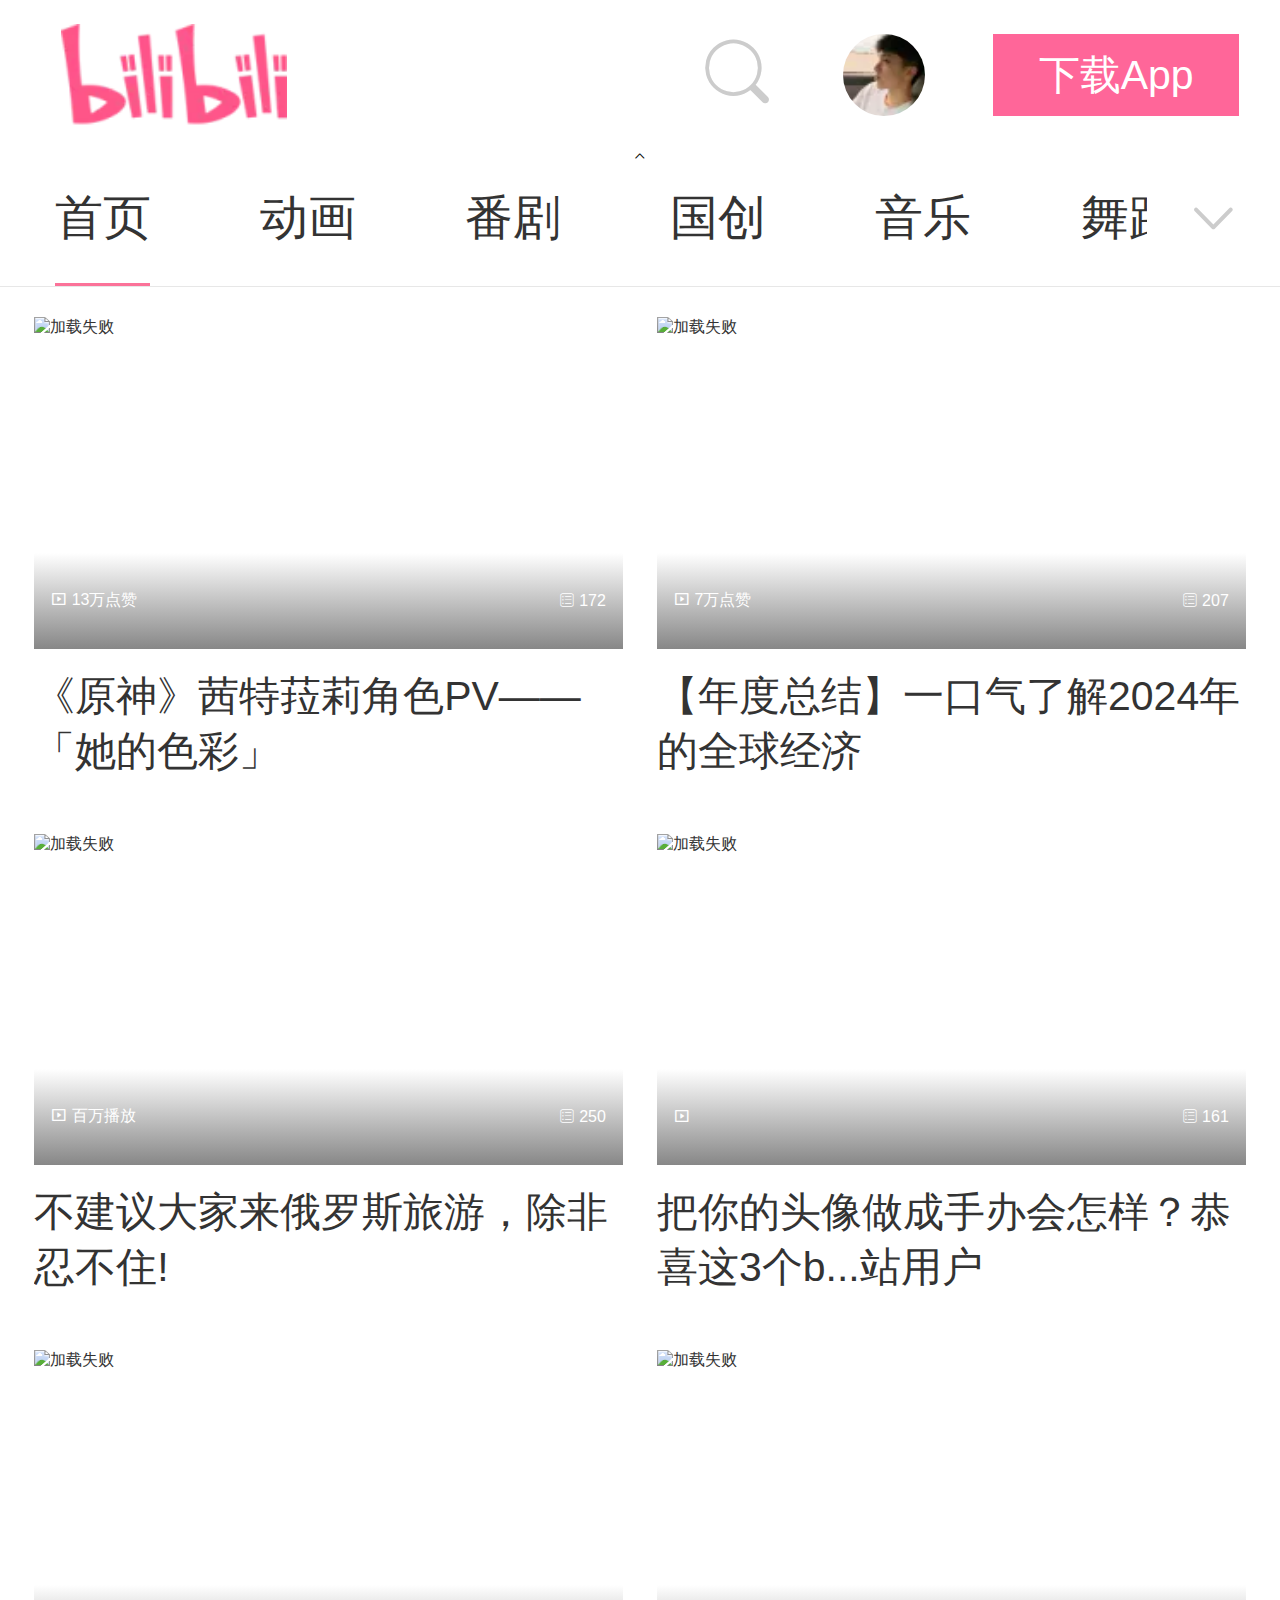
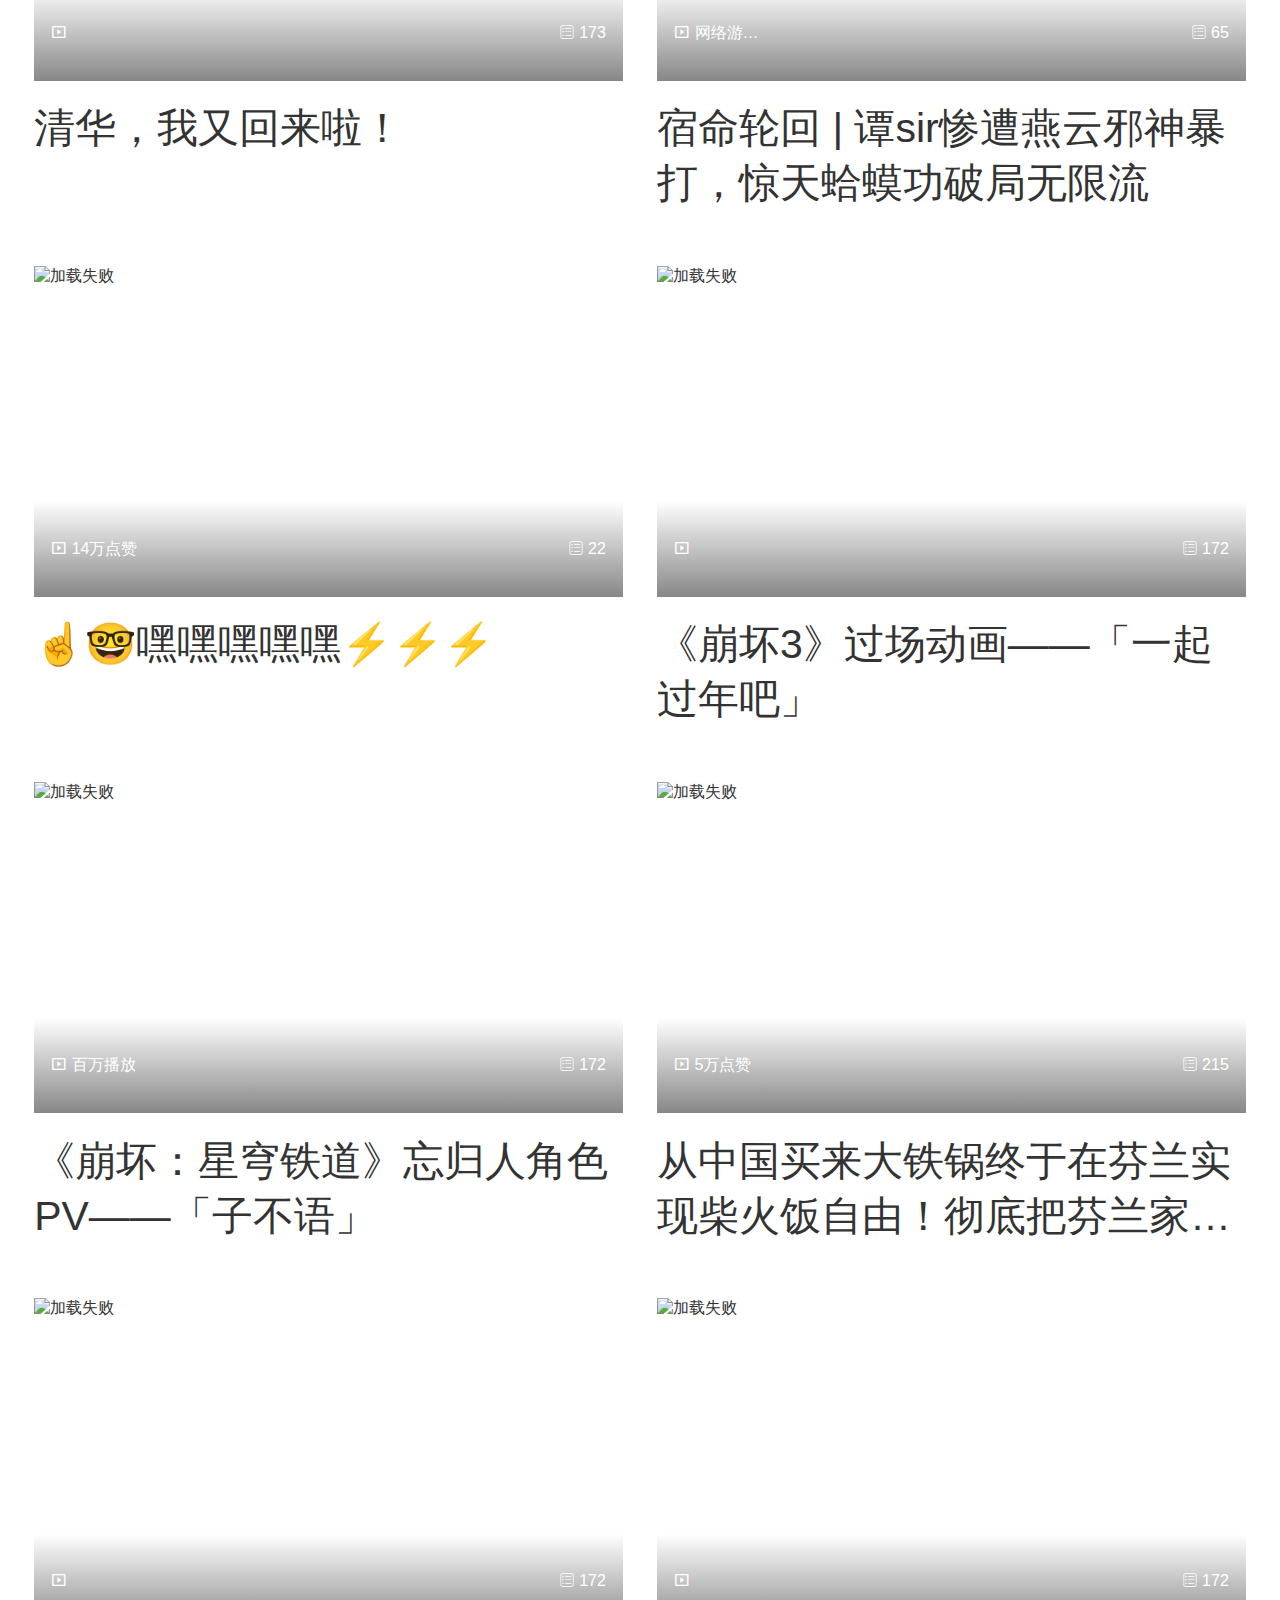
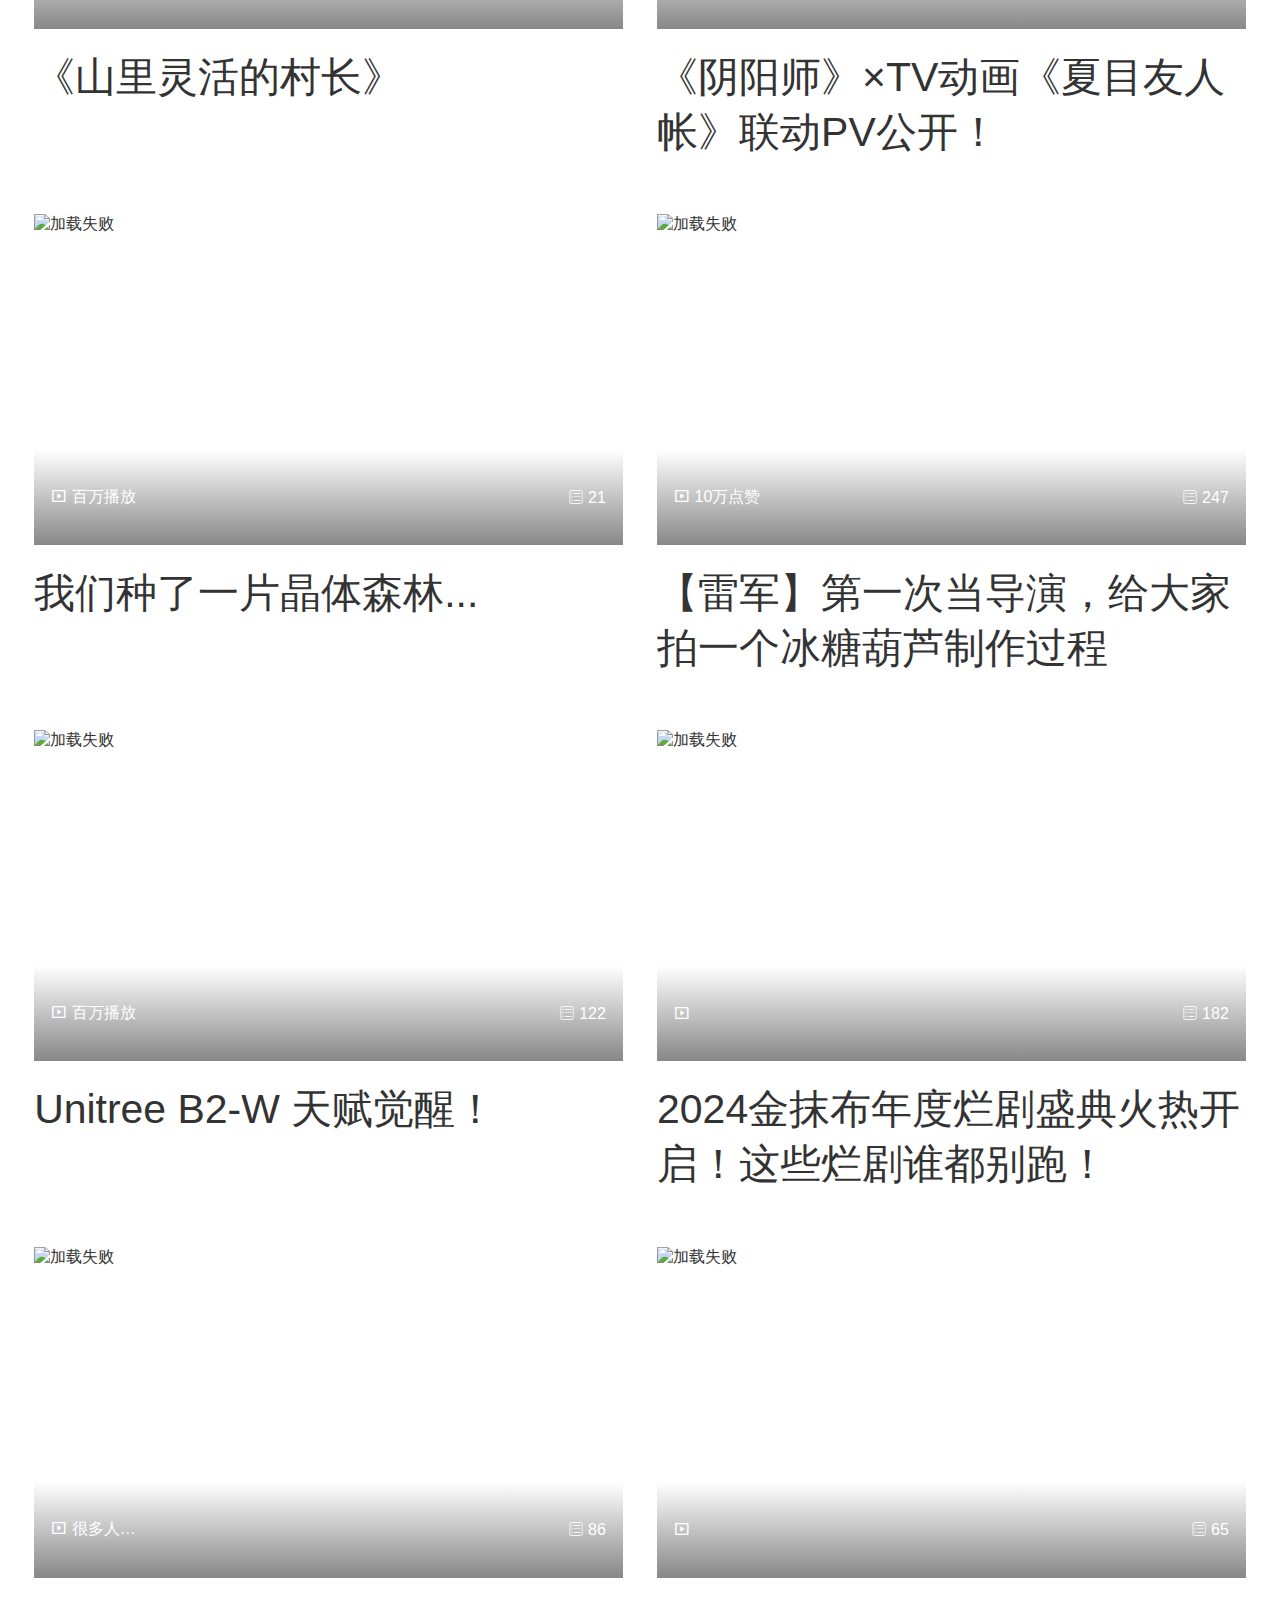
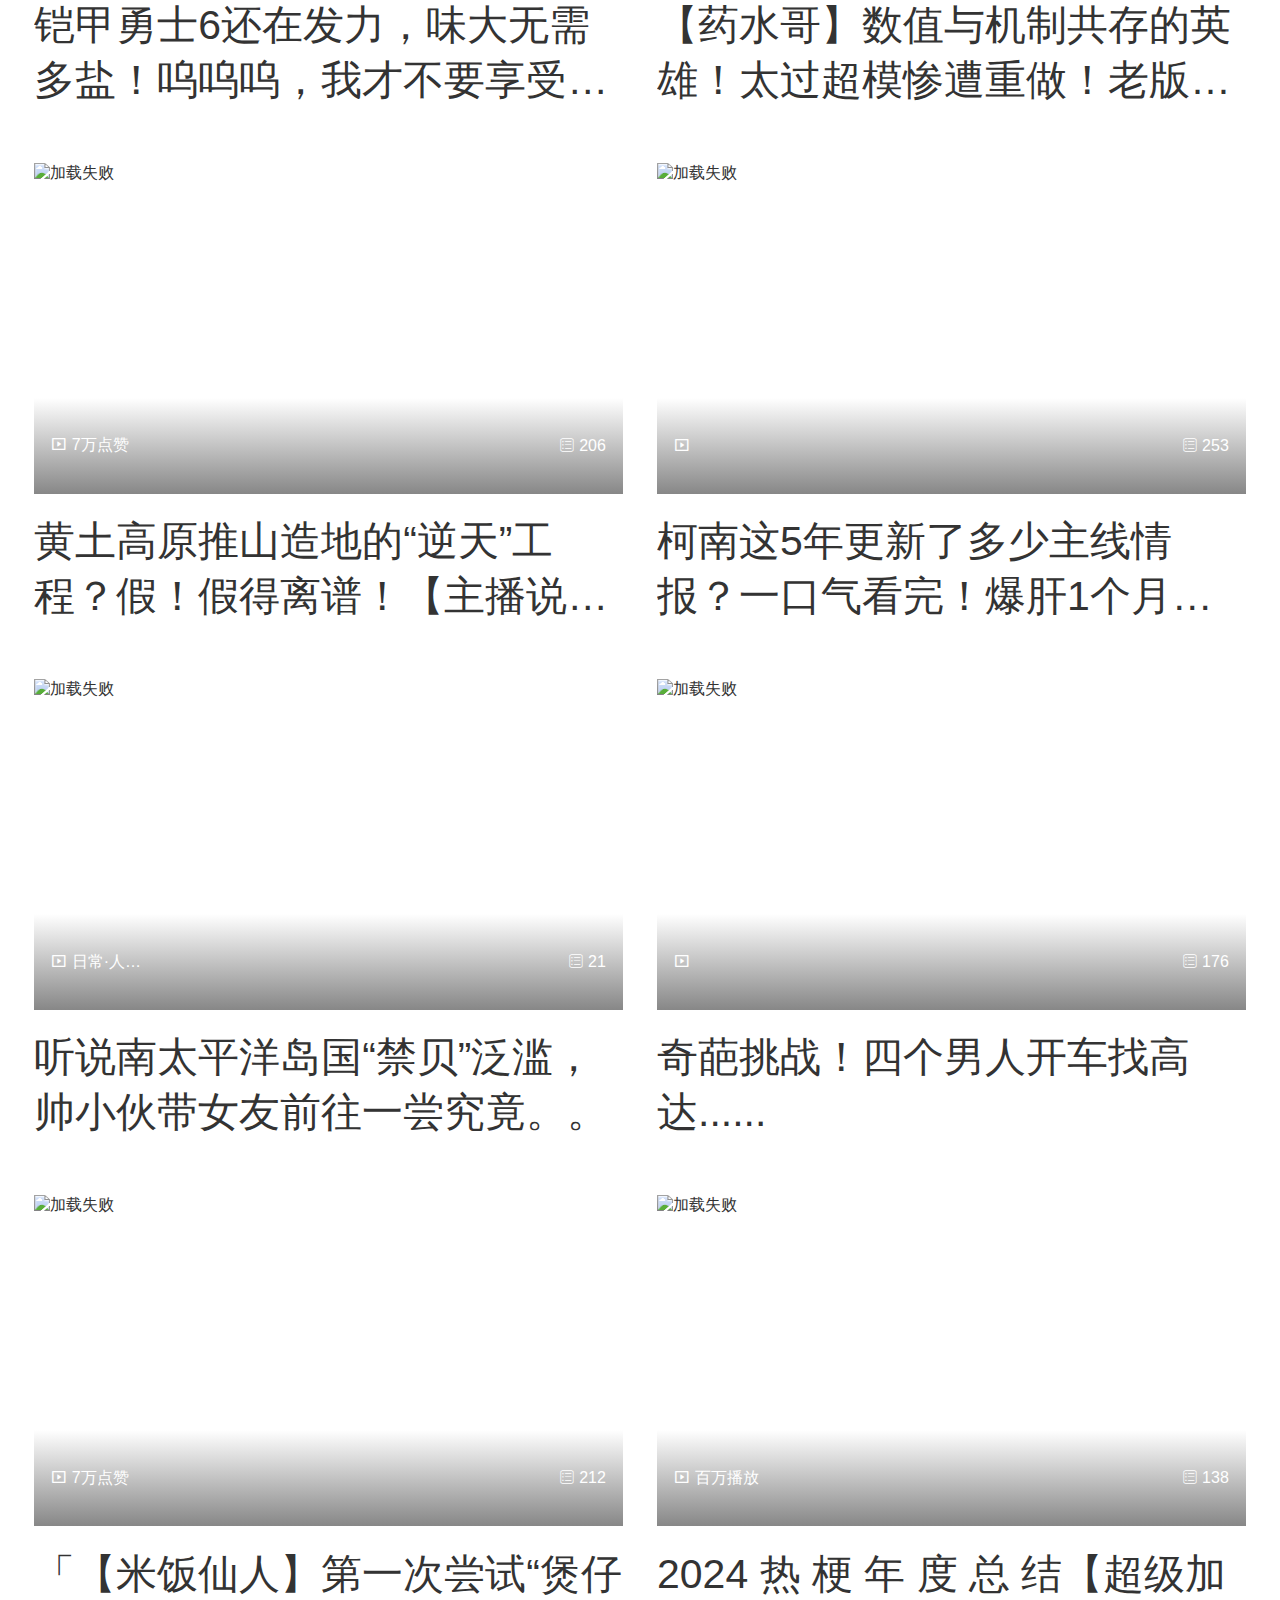
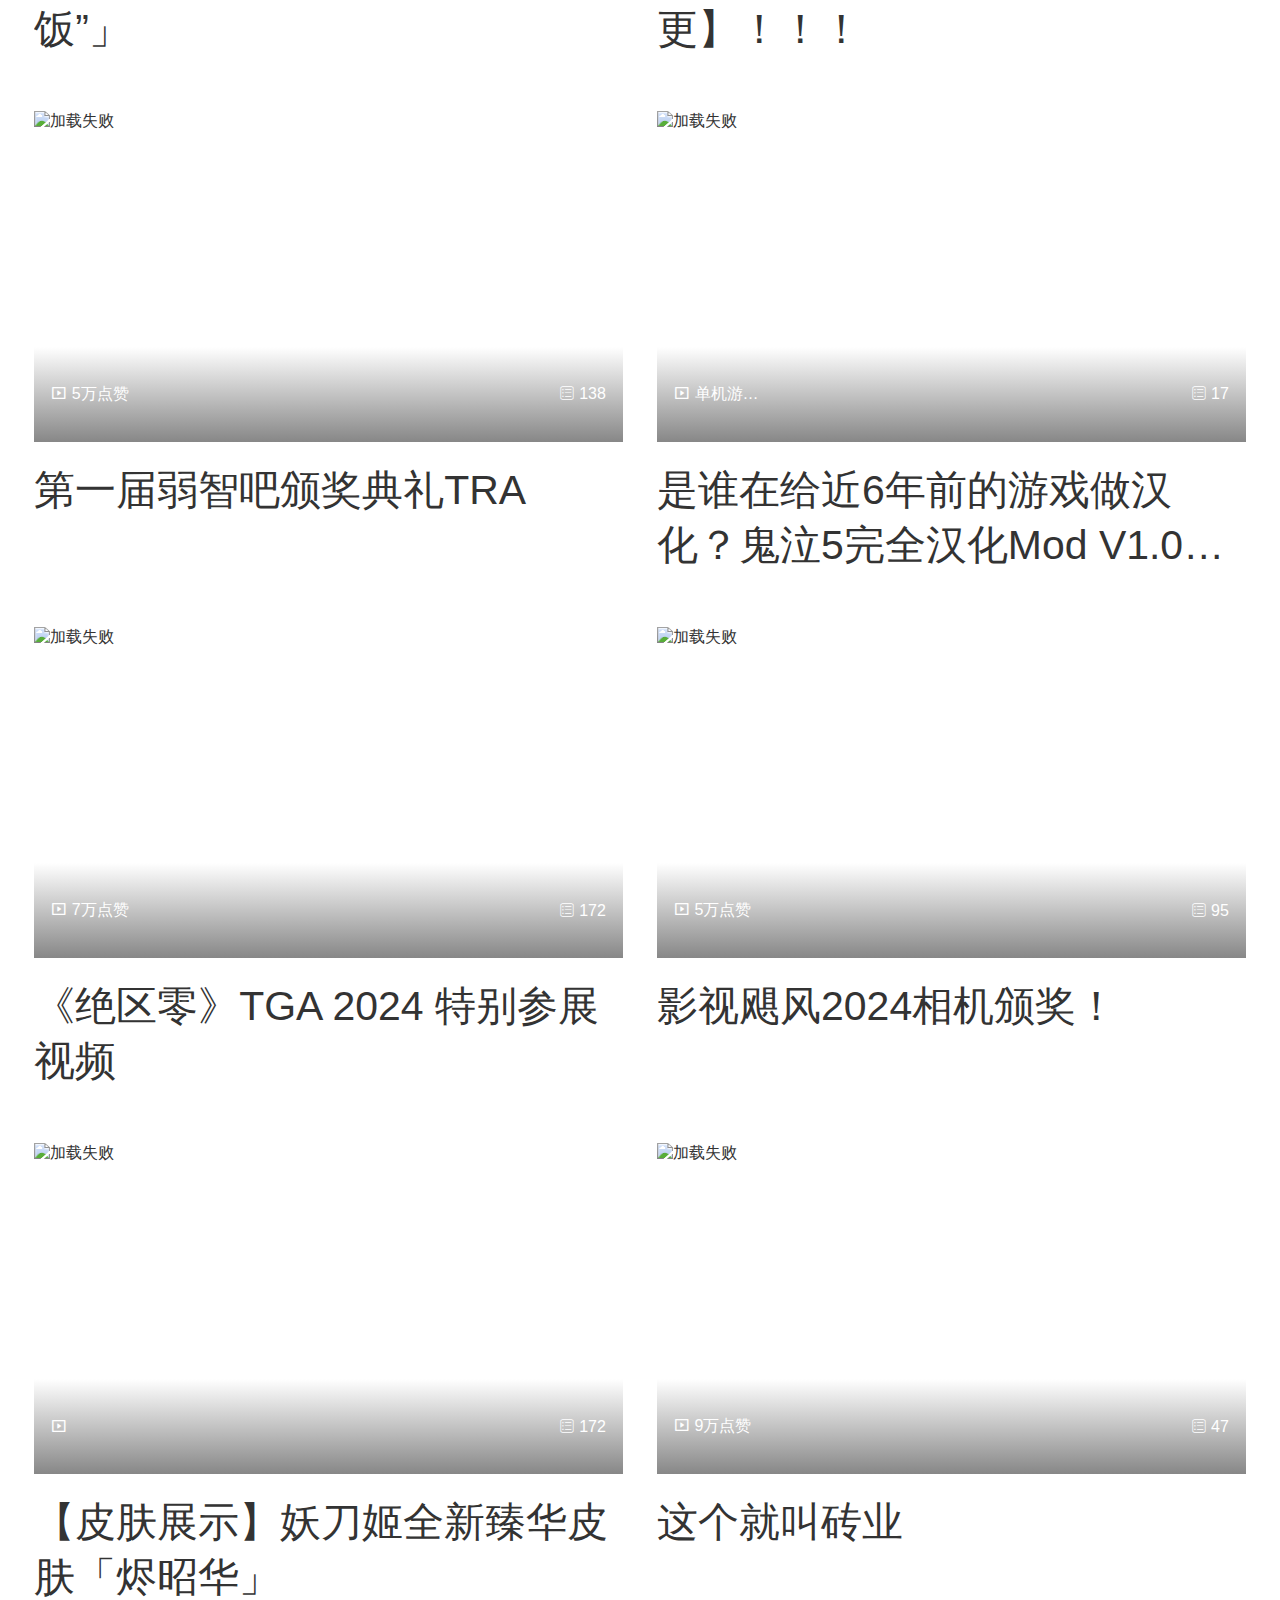
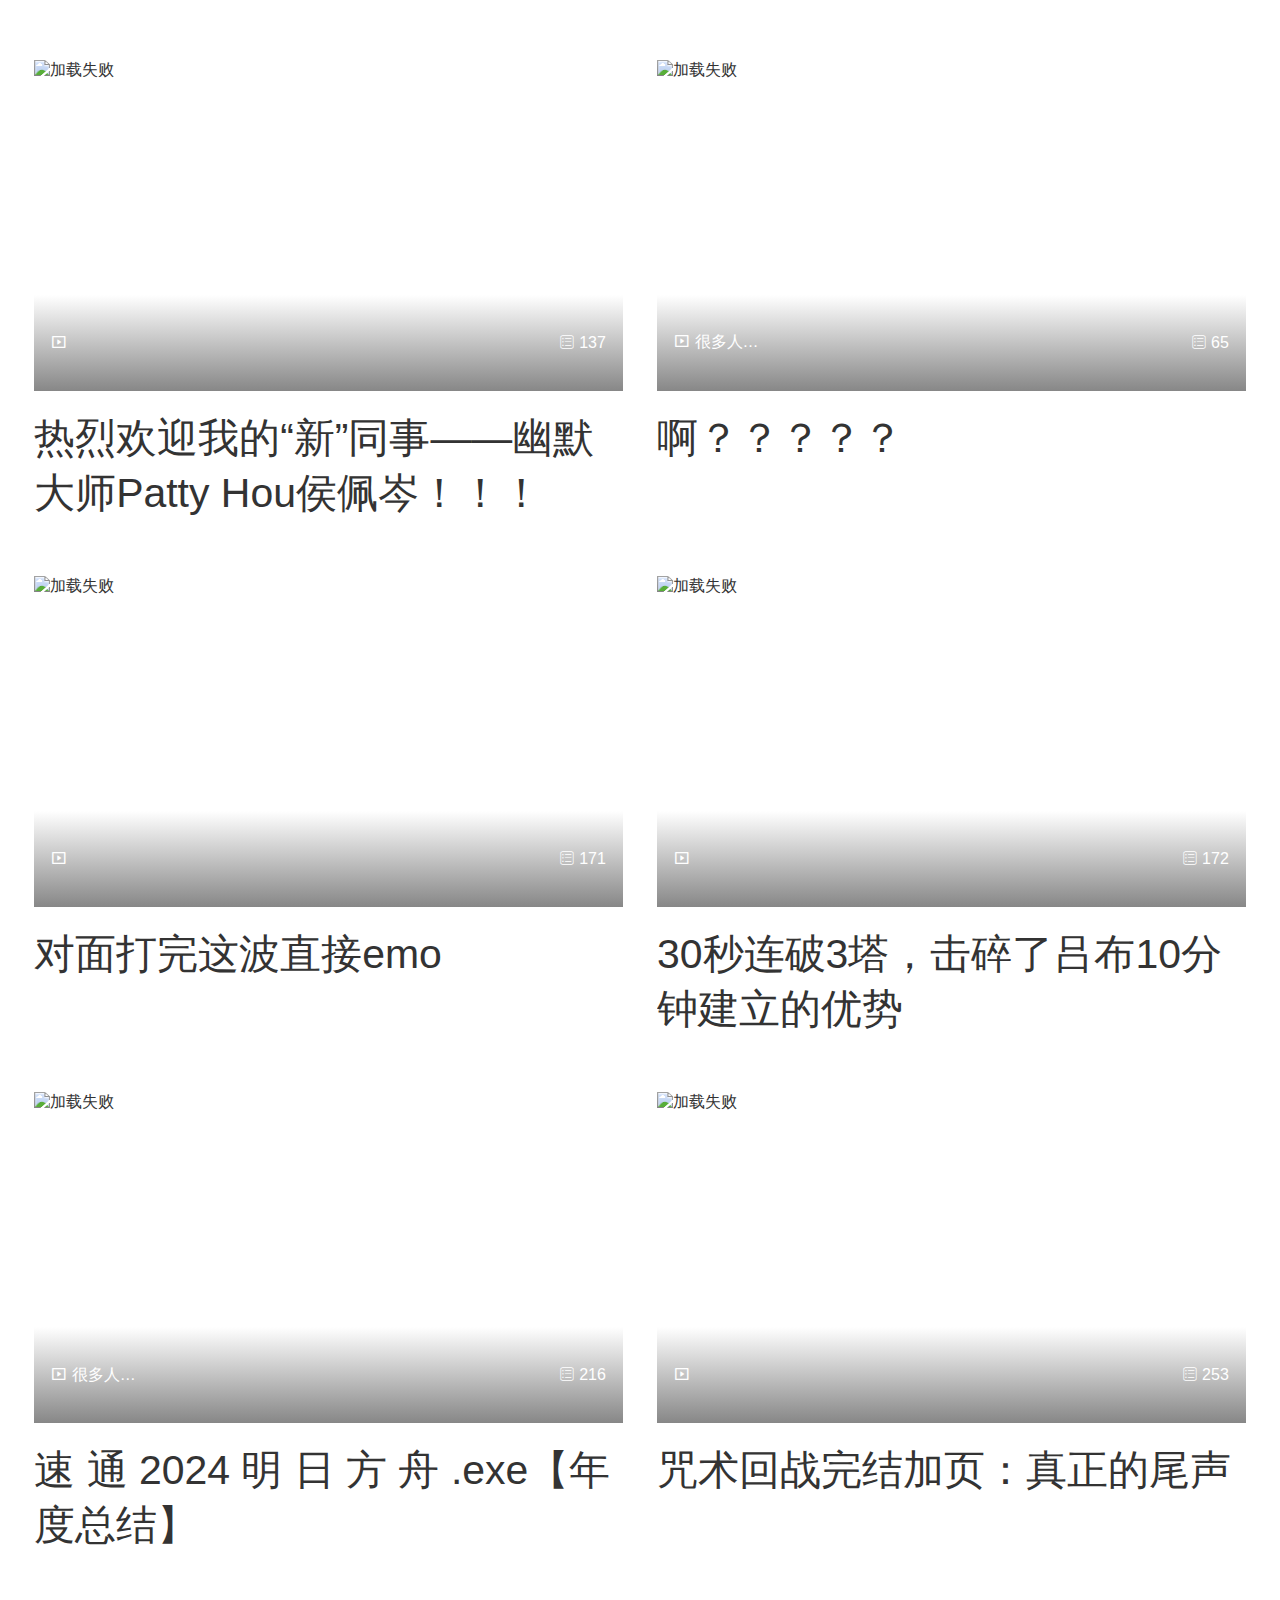
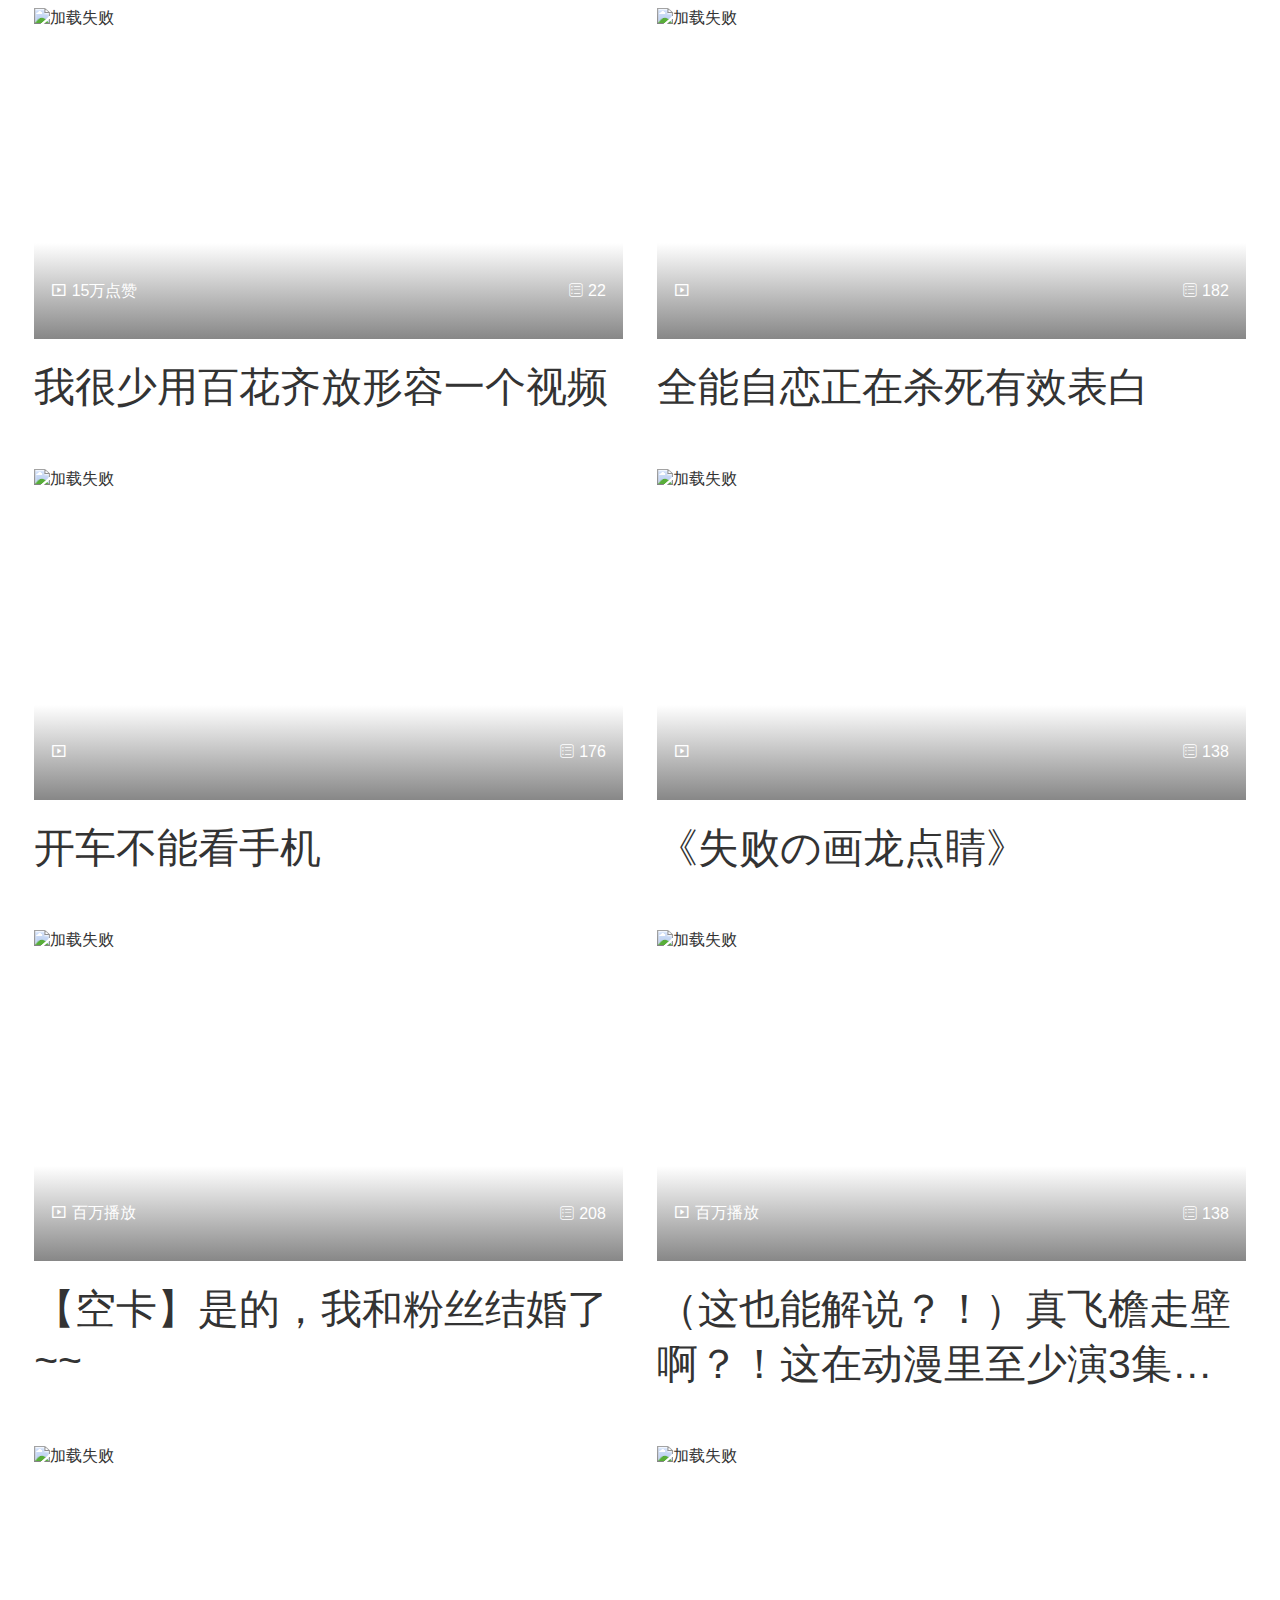
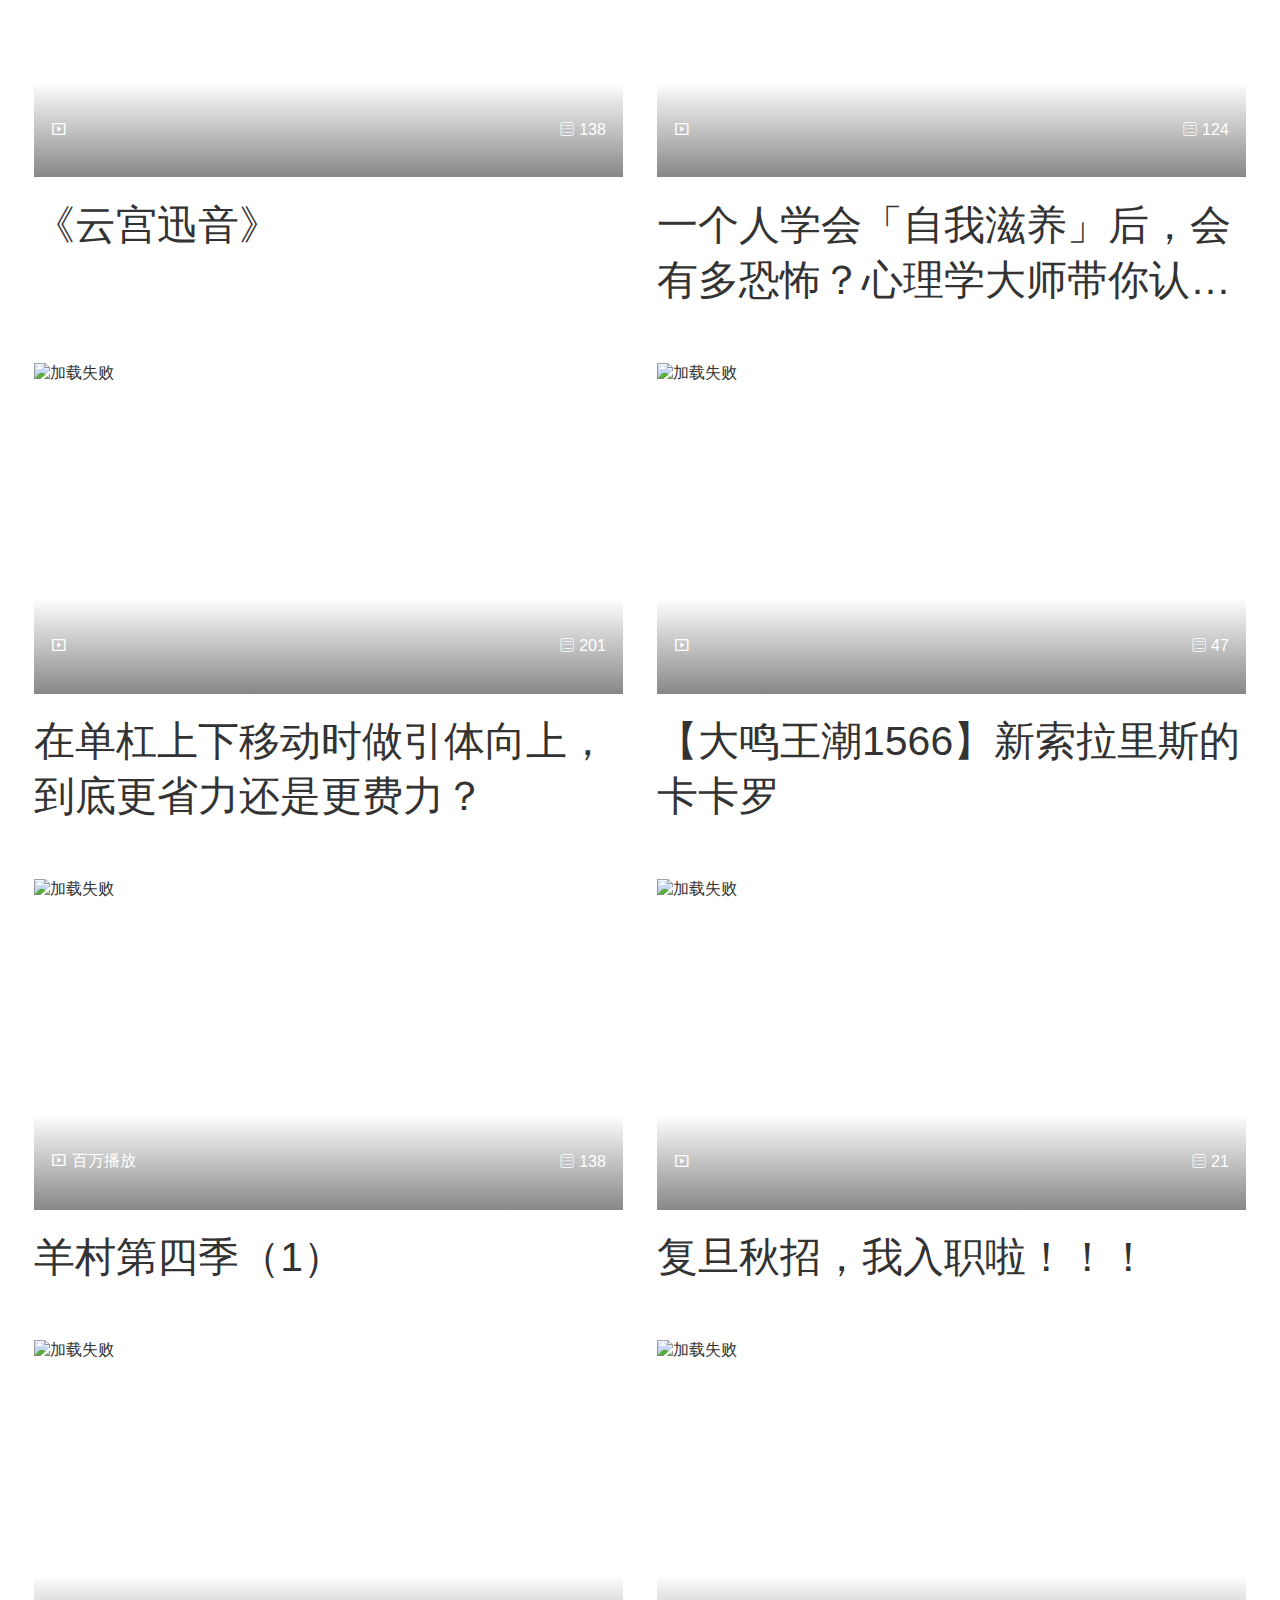
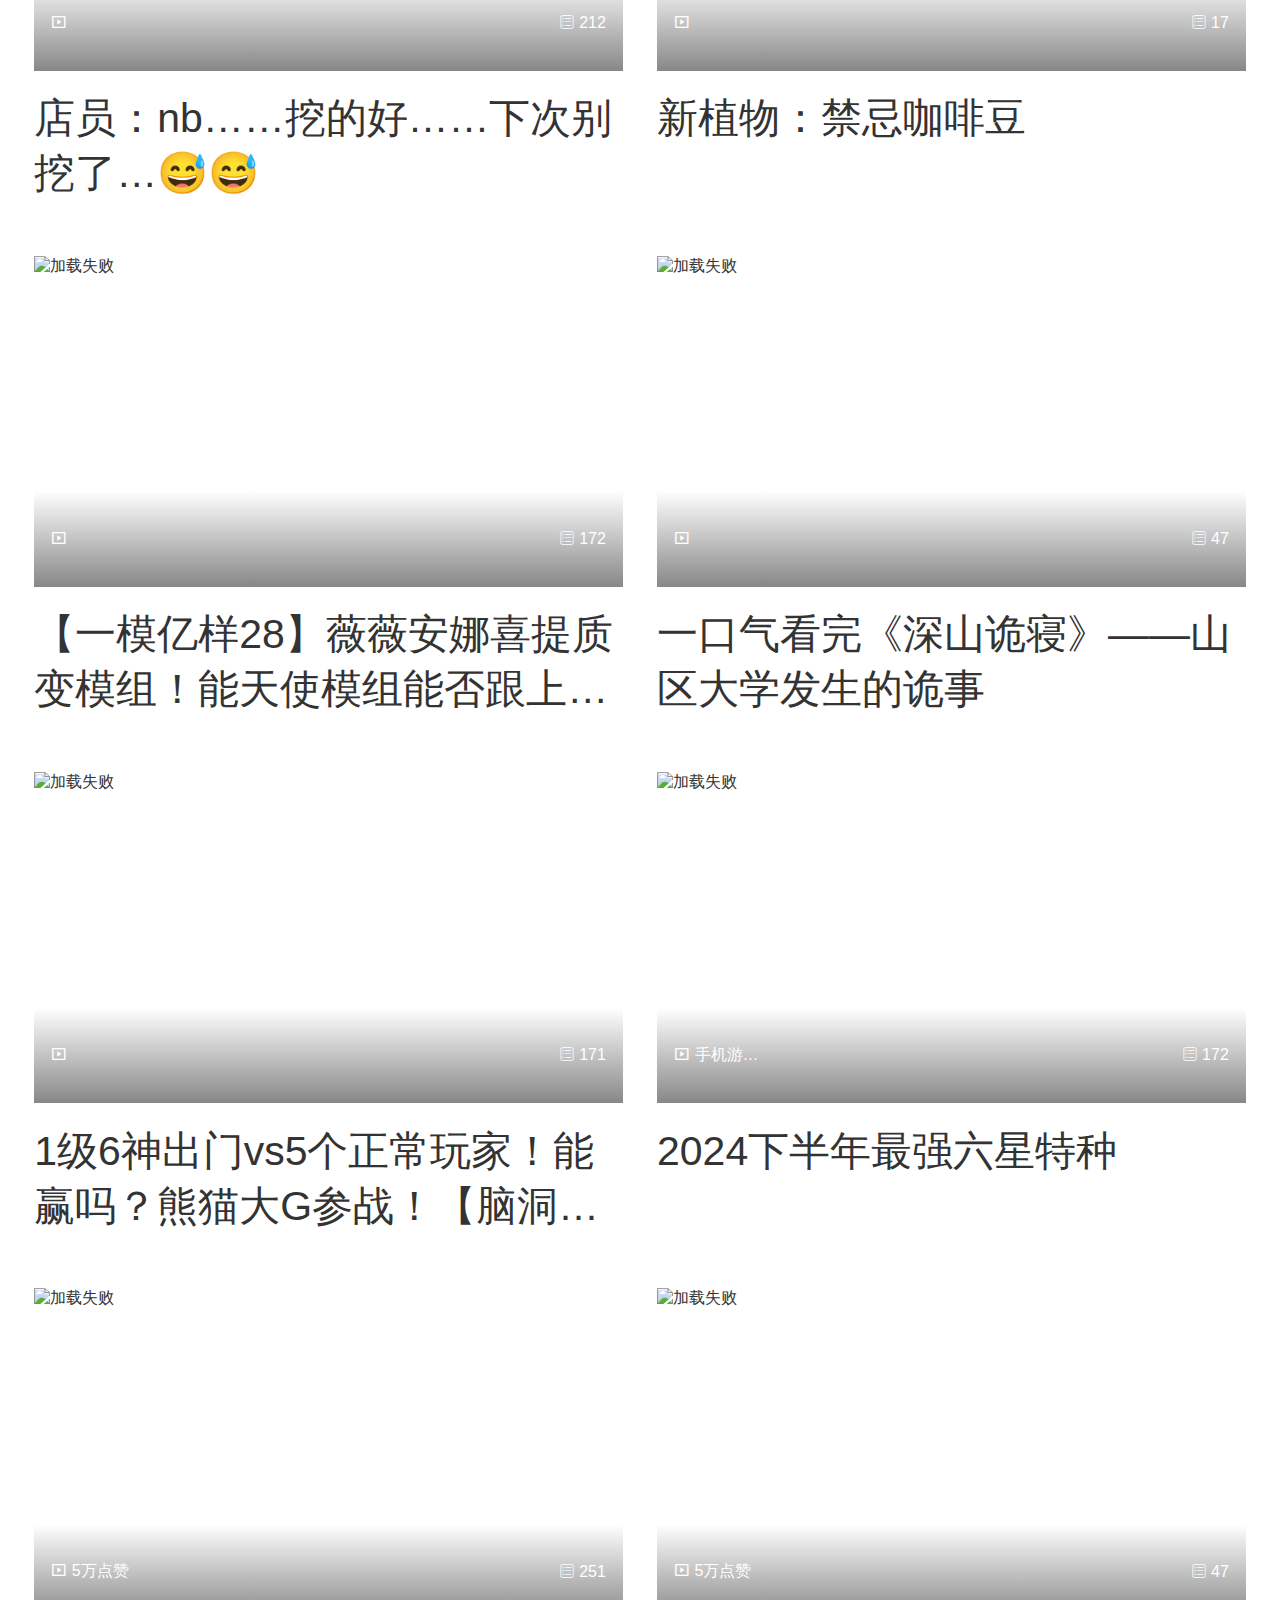
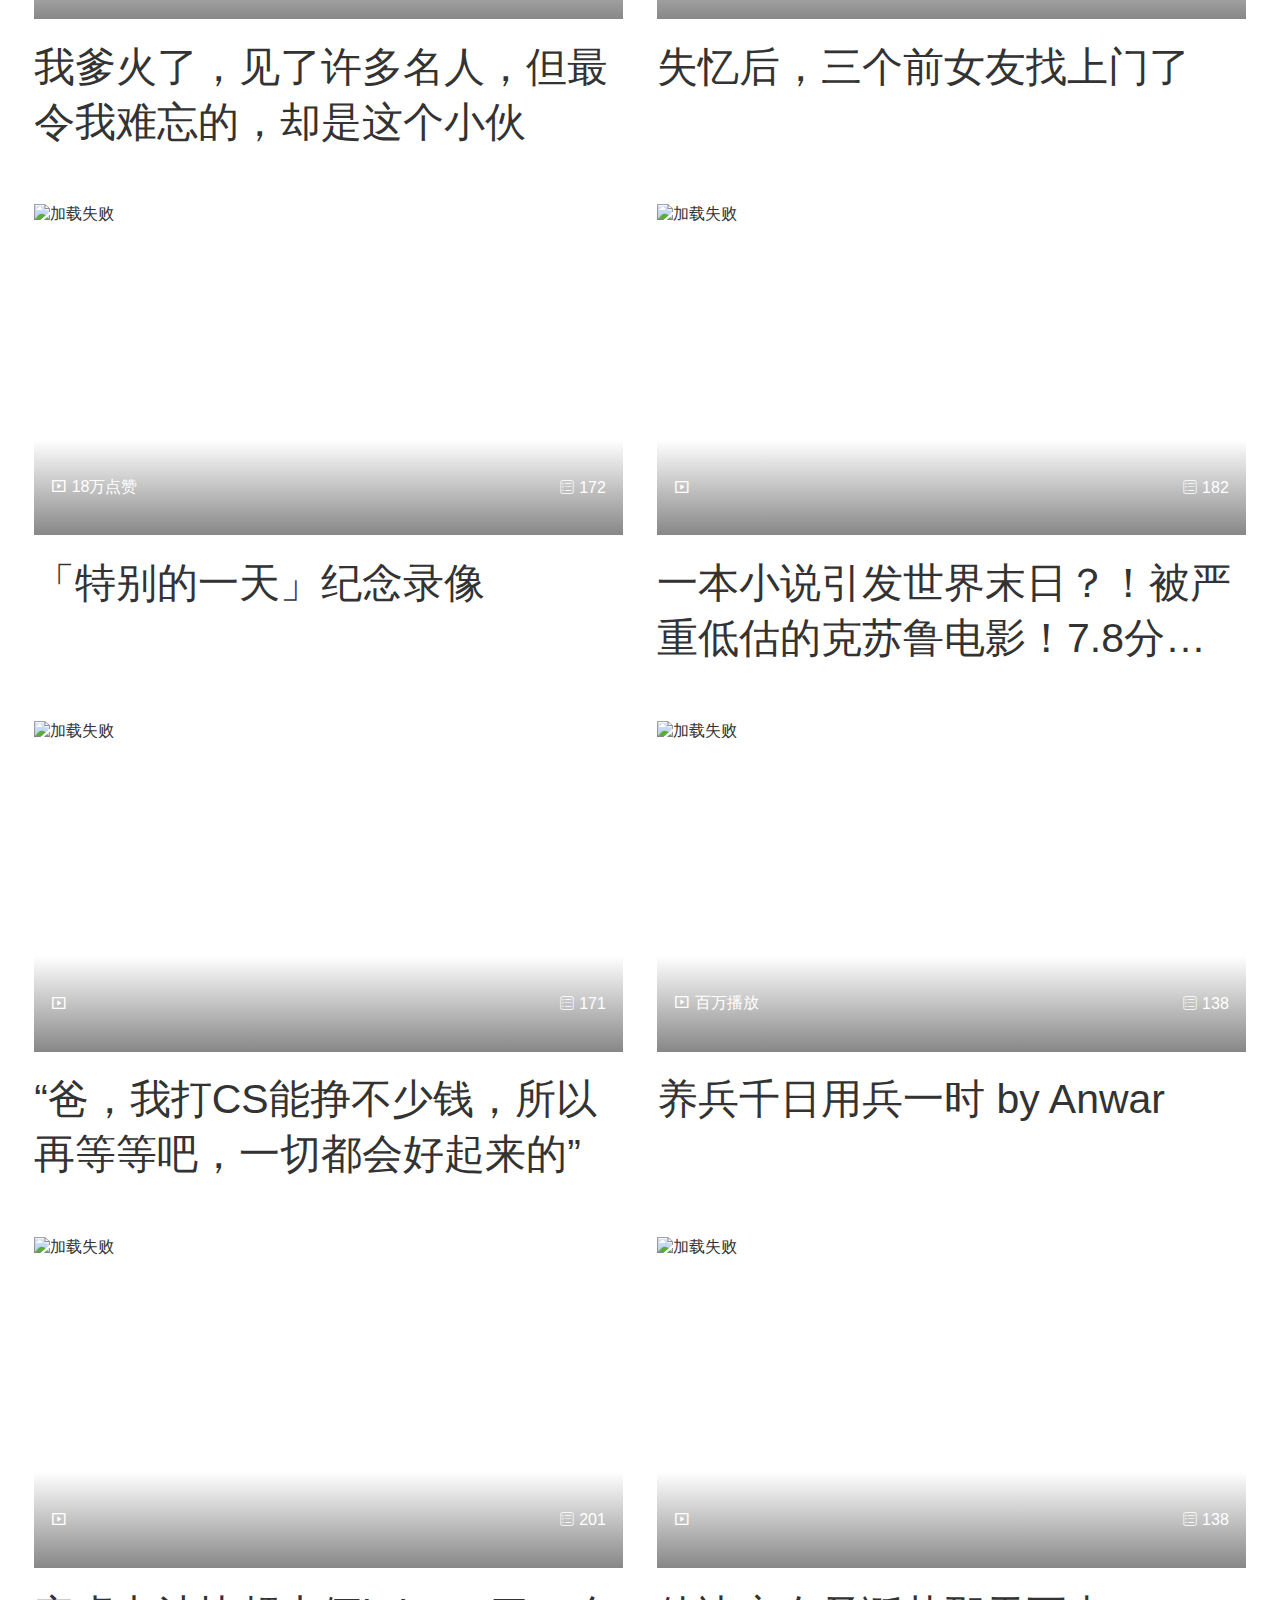
==== index.html @ d14dd464 "Finished m-bilibili" ====
<!DOCTYPE html>
<html lang="en">

<head>
  <meta charset="UTF-8">
  <meta name="viewport" content="width=device-width, initial-scale=1.0">
  <title>bilibili</title>
  <!-- 引入favicon图标 -->
  <link rel="shortcut icon" href="./favicon.ico" type="image/x-icon">
  <!-- 引入index.css -->
  <link rel="stylesheet" href="./css/index.css">
  <!-- 引入iconfont -->
  <link rel="stylesheet" href="./fonts/iconfont.css">
</head>

<body>
  <!-- 头部模块 -->
  <header class="suspension">
    <div class="m-navbar">
      <!-- logo -->
      <a href="#" class="logo">
        <img class="Navbar" src="./images/logo-bilibili-pink.png@132w_60h_1c.webp" alt="">
      </a>
      <!-- 右侧 -->
      <div class="right">
        <a href="#" class="search">
          <i class="iconfont ic_search_tab">&#xe620;</i>
        </a>
        <a href="#" class="face">
          <img src="./images/3b08664166f8af879b62173505b27327bdf18f57.jpg@48w_48h_1c.webp" alt="">
        </a>
        <button class="app-btn">下载App</button>
      </div>
    </div>
    <div class="channel-menu">
      <!-- tab栏内容 -->
      <div class="tabs">
        <!-- 很长的盒子 -->
        <div class="tabs-list">
          <!-- <a href="#">首页</a>
          <a href="#">动画</a>
          <a href="#">番剧</a>
          <a href="#">国创</a>
          <a href="#">音乐</a>
          <a href="#">舞蹈</a>
          <a href="#">游戏</a>
          <a href="#">知识</a>
          <a href="#">科技</a>
          <a href="#">运动</a>
          <a href="#">汽车</a>
          <a href="#">生活</a>
          <a href="#">动物圈</a>
          <a href="#">鬼畜</a>
          <a href="#">时尚</a>
          <a href="#">娱乐</a>
          <a href="#">影视</a>
          <a href="#">纪录片</a>
          <a href="#">电影</a>
          <a href="#">电视机</a>
          <a href="#">直播</a>
          <a href="#">课堂</a> -->
          <!-- 红色线 -->
          <div class="line"></div>
        </div>
      </div>
      <!-- tab栏内容右边小图标 -->
      <div class="after">
        <i class="iconfont">&#xe645;</i>
      </div>
      <!-- tab栏展开的内容 -->
      <div class="tabsbody">
        <!-- <a href="#">首页</a>
              <a href="#">动画</a>
              <a href="#">番剧</a>
              <a href="#">国创</a>
              <a href="#">音乐</a>
              <a href="#">舞蹈</a>
              <a href="#">游戏</a>
              <a href="#">知识</a>
              <a href="#">科技</a>
              <a href="#">运动</a>
              <a href="#">汽车</a>
              <a href="#">生活</a>
              <a href="#">动物圈</a>
              <a href="#">鬼畜</a>
              <a href="#">时尚</a>
              <a href="#">娱乐</a>
              <a href="#">影视</a>
              <a href="#">纪录片</a>
              <a href="#">电影</a>
              <a href="#">电视机</a>
              <a href="#">直播</a>
              <a href="#">课堂</a> -->
        <i class="iconfont rotate-ico">&#xe645;</i>
      </div>
    </div>
  </header>
  <!-- 主体部分 -->
  <div class="m-home">
    <div class="video-list">
      <!-- <a href="#" class="video-item">
        <div class="card">
          <img
            src="https://imageproxy.pimg.tw/resize?url=http://i1.hdslb.com/bfs/archive/5e9427fdbe3006ecbc1f1fc68205586e832f0c3f.jpg"
            alt="加载失败">
          <div class="count">
            <span>
              <i class="iconfont icon_shipin_bofangshu">&#xe602;</i>
              230.6万
            </span>
            <span>
              <i class="iconfont icon_shipin_danmushu">&#xe6b6;</i>
              2万
            </span>
          </div>
        </div>
        <p class="title ellipsis-2">315晚会能不能曝光下智能电视？N重广告、套娃会员、操作反人类，当代年轻人是怎么被智能电视逼疯的？【商业B面&牛顿】</p>
      </a>
      <a href="#" class="video-item">
        <div class="card">
          <img
            src="https://imageproxy.pimg.tw/resize?url=http://i1.hdslb.com/bfs/archive/5e9427fdbe3006ecbc1f1fc68205586e832f0c3f.jpg"
            alt="加载失败">
          <div class="count">
            <span>
              <i class="iconfont icon_shipin_bofangshu">&#xe602;</i>
              230.6万
            </span>
            <span>
              <i class="iconfont icon_shipin_danmushu">&#xe6b6;</i>
              2万
            </span>
          </div>
        </div>
        <p class="title ellipsis-2">315晚会能不能曝光下智能电视？N重广告、套娃会员、操作反人类，当代年轻人是怎么被智能电视逼疯的？【商业B面&牛顿】</p>
      </a>
      <a href="#" class="video-item">
        <div class="card">
          <img
            src="https://imageproxy.pimg.tw/resize?url=http://i1.hdslb.com/bfs/archive/5e9427fdbe3006ecbc1f1fc68205586e832f0c3f.jpg"
            alt="加载失败">
          <div class="count">
            <span>
              <i class="iconfont icon_shipin_bofangshu">&#xe602;</i>
              230.6万
            </span>
            <span>
              <i class="iconfont icon_shipin_danmushu">&#xe6b6;</i>
              2万
            </span>
          </div>
        </div>
        <p class="title ellipsis-2">315晚会能不能曝光下智能电视？N重广告、套娃会员、操作反人类，当代年轻人是怎么被智能电视逼疯的？【商业B面&牛顿】</p>
      </a>
      <a href="#" class="video-item">
        <div class="card">
          <img
            src="https://imageproxy.pimg.tw/resize?url=http://i1.hdslb.com/bfs/archive/5e9427fdbe3006ecbc1f1fc68205586e832f0c3f.jpg"
            alt="加载失败">
          <div class="count">
            <span>
              <i class="iconfont icon_shipin_bofangshu">&#xe602;</i>
              230.6万
            </span>
            <span>
              <i class="iconfont icon_shipin_danmushu">&#xe6b6;</i>
              2万
            </span>
          </div>
        </div>
        <p class="title ellipsis-2">315晚会能不能曝光下智能电视？N重广告、套娃会员、操作反人类，当代年轻人是怎么被智能电视逼疯的？【商业B面&牛顿】</p>
      </a>
      <a href="#" class="video-item">
        <div class="card">
          <img
            src="https://imageproxy.pimg.tw/resize?url=http://i1.hdslb.com/bfs/archive/5e9427fdbe3006ecbc1f1fc68205586e832f0c3f.jpg"
            alt="加载失败">
          <div class="count">
            <span>
              <i class="iconfont icon_shipin_bofangshu">&#xe602;</i>
              230.6万
            </span>
            <span>
              <i class="iconfont icon_shipin_danmushu">&#xe6b6;</i>
              2万
            </span>
          </div>
        </div>
        <p class="title ellipsis-2">315晚会能不能曝光下智能电视？N重广告、套娃会员、操作反人类，当代年轻人是怎么被智能电视逼疯的？【商业B面&牛顿】</p>
      </a>
      <a href="#" class="video-item">
        <div class="card">
          <img
            src="https://imageproxy.pimg.tw/resize?url=http://i1.hdslb.com/bfs/archive/5e9427fdbe3006ecbc1f1fc68205586e832f0c3f.jpg"
            alt="加载失败">
          <div class="count">
            <span>
              <i class="iconfont icon_shipin_bofangshu">&#xe602;</i>
              230.6万
            </span>
            <span>
              <i class="iconfont icon_shipin_danmushu">&#xe6b6;</i>
              2万
            </span>
          </div>
        </div>
        <p class="title ellipsis-2">315晚会能不能曝光下智能电视？N重广告、套娃会员、操作反人类，当代年轻人是怎么被智能电视逼疯的？【商业B面&牛顿】</p>
      </a>
      <a href="#" class="video-item">
        <div class="card">
          <img
            src="https://imageproxy.pimg.tw/resize?url=http://i1.hdslb.com/bfs/archive/5e9427fdbe3006ecbc1f1fc68205586e832f0c3f.jpg"
            alt="加载失败">
          <div class="count">
            <span>
              <i class="iconfont icon_shipin_bofangshu">&#xe602;</i>
              230.6万
            </span>
            <span>
              <i class="iconfont icon_shipin_danmushu">&#xe6b6;</i>
              2万
            </span>
          </div>
        </div>
        <p class="title ellipsis-2">315晚会能不能曝光下智能电视？N重广告、套娃会员、操作反人类，当代年轻人是怎么被智能电视逼疯的？【商业B面&牛顿】</p>
      </a>
      <a href="#" class="video-item">
        <div class="card">
          <img
            src="https://imageproxy.pimg.tw/resize?url=http://i1.hdslb.com/bfs/archive/5e9427fdbe3006ecbc1f1fc68205586e832f0c3f.jpg"
            alt="加载失败">
          <div class="count">
            <span>
              <i class="iconfont icon_shipin_bofangshu">&#xe602;</i>
              230.6万
            </span>
            <span>
              <i class="iconfont icon_shipin_danmushu">&#xe6b6;</i>
              2万
            </span>
          </div>
        </div>
        <p class="title ellipsis-2">315晚会能不能曝光下智能电视？N重广告、套娃会员、操作反人类，当代年轻人是怎么被智能电视逼疯的？【商业B面&牛顿】</p>
      </a>
      <a href="#" class="video-item">
        <div class="card">
          <img
            src="https://imageproxy.pimg.tw/resize?url=http://i1.hdslb.com/bfs/archive/5e9427fdbe3006ecbc1f1fc68205586e832f0c3f.jpg"
            alt="加载失败">
          <div class="count">
            <span>
              <i class="iconfont icon_shipin_bofangshu">&#xe602;</i>
              230.6万
            </span>
            <span>
              <i class="iconfont icon_shipin_danmushu">&#xe6b6;</i>
              2万
            </span>
          </div>
        </div>
        <p class="title ellipsis-2">315晚会能不能曝光下智能电视？N重广告、套娃会员、操作反人类，当代年轻人是怎么被智能电视逼疯的？【商业B面&牛顿】</p>
      </a>
      <a href="#" class="video-item">
        <div class="card">
          <img
            src="https://imageproxy.pimg.tw/resize?url=http://i1.hdslb.com/bfs/archive/5e9427fdbe3006ecbc1f1fc68205586e832f0c3f.jpg"
            alt="加载失败">
          <div class="count">
            <span>
              <i class="iconfont icon_shipin_bofangshu">&#xe602;</i>
              230.6万
            </span>
            <span>
              <i class="iconfont icon_shipin_danmushu">&#xe6b6;</i>
              2万
            </span>
          </div>
        </div>
        <p class="title ellipsis-2">315晚会能不能曝光下智能电视？N重广告、套娃会员、操作反人类，当代年轻人是怎么被智能电视逼疯的？【商业B面&牛顿】</p>
      </a>
      <a href="#" class="video-item">
        <div class="card">
          <img
            src="https://imageproxy.pimg.tw/resize?url=http://i1.hdslb.com/bfs/archive/5e9427fdbe3006ecbc1f1fc68205586e832f0c3f.jpg"
            alt="加载失败">
          <div class="count">
            <span>
              <i class="iconfont icon_shipin_bofangshu">&#xe602;</i>
              230.6万
            </span>
            <span>
              <i class="iconfont icon_shipin_danmushu">&#xe6b6;</i>
              2万
            </span>
          </div>
        </div>
        <p class="title ellipsis-2">315晚会能不能曝光下智能电视？N重广告、套娃会员、操作反人类，当代年轻人是怎么被智能电视逼疯的？【商业B面&牛顿】</p>
      </a>
      <a href="#" class="video-item">
        <div class="card">
          <img
            src="https://imageproxy.pimg.tw/resize?url=http://i1.hdslb.com/bfs/archive/5e9427fdbe3006ecbc1f1fc68205586e832f0c3f.jpg"
            alt="加载失败">
          <div class="count">
            <span>
              <i class="iconfont icon_shipin_bofangshu">&#xe602;</i>
              230.6万
            </span>
            <span>
              <i class="iconfont icon_shipin_danmushu">&#xe6b6;</i>
              2万
            </span>
          </div>
        </div>
        <p class="title ellipsis-2">315晚会能不能曝光下智能电视？N重广告、套娃会员、操作反人类，当代年轻人是怎么被智能电视逼疯的？【商业B面&牛顿】</p>
      </a> -->
    </div>
    <!-- tab栏展开时的遮罩层 -->
    <div class="maskLayer"></div>
  </div>
  <!-- 底部部分 -->
  <footer class="app">
    <div class="btn-app">
      <i class="iconfont">&#xe6b4;</i>
      打开App，看你感兴趣的视频
    </div>
  </footer>
</body>
<script src="./js/index.js"></script>
<script src="./js/data.js"></script>
<script src="./js/RenderData.js"></script>

</html>
---- css/index.css ----
* {
  margin: 0;
  padding: 0;
  box-sizing: border-box;
  -webkit-font-smoothing: antialiased;
  -webkit-tap-highlight-color: rgba(0, 0, 0, 0);
}
body {
  font-family: Helvetica Neue, Tahoma, Arial, PingFangSC-Regular, Hiragino Sans GB, Microsoft Yahei, sans-serif;
}
a {
  color: #333;
  text-decoration: none;
}
img {
  vertical-align: middle;
  width: 100%;
  height: 100%;
}
ul {
  list-style: none;
}
.ellipsis-2 {
  overflow: hidden;
  text-overflow: ellipsis;
  display: -webkit-box;
  -webkit-line-clamp: 2;
  -webkit-box-orient: vertical;
}
@keyframes movetabsbodydown {
  100% {
    transform: translateY(0%);
  }
}
@keyframes movetabsbodyup {
  0% {
    transform: translateY(0%);
  }
  100% {
    transform: translateY(-100%);
  }
}
.suspension {
  position: fixed;
  top: 0;
  left: 0;
  z-index: 999;
  width: 100%;
  background-color: white;
}
.suspension .m-navbar {
  position: relative;
  background-color: #fff;
  z-index: 999;
  height: 11.73333333vw;
  padding: 0 3.2vw 0 4.8vw;
  display: flex;
  align-items: center;
  justify-content: space-between;
}
.suspension .m-navbar .logo img {
  width: 17.6vw;
  height: 8vw;
}
.suspension .m-navbar .right {
  display: flex;
}
.suspension .m-navbar .right .search {
  color: #ccc;
}
.suspension .m-navbar .right .search .ic_search_tab {
  font-size: 5.86666667vw;
}
.suspension .m-navbar .right .face {
  overflow: hidden;
  width: 6.4vw;
  height: 6.4vw;
  border-radius: 50%;
  margin: 0 5.33333333vw;
}
.suspension .m-navbar .right .app-btn {
  border: 0;
  width: 19.2vw;
  height: 6.4vw;
  background-color: #ff6699;
  color: #fff;
  font-size: 3.2vw;
}
.suspension .channel-menu {
  position: relative;
  display: flex;
  justify-content: space-between;
  align-items: center;
  height: 10.66666667vw;
  border-bottom: 1px solid #e7e7e7;
}
.suspension .channel-menu .tabs {
  flex: 1;
  overflow: hidden;
}
.suspension .channel-menu .tabs .tabs-list {
  transform: translateX(0);
  display: flex;
}
.suspension .channel-menu .tabs .tabs-list a {
  user-select: none;
  height: 10.66666667vw;
  line-height: 10.66666667vw;
  padding: 0 4.26666667vw;
  white-space: nowrap;
  font-size: 3.73333333vw;
}
.suspension .channel-menu .tabs .tabs-list .line {
  position: absolute;
  left: 4.26666667vw;
  bottom: -0.26666667vw;
  width: 7.46666667vw;
  height: 0.53333333vw;
  background-color: #fb7299;
  transition: all 0.3s;
}
.suspension .channel-menu .after {
  width: 10.4vw;
  height: 10.4vw;
  text-align: center;
  line-height: 10.66666667vw;
  background-color: #fff;
  color: #ccc;
}
.suspension .channel-menu .after i {
  font-size: 5.33333333vw;
}
.suspension .channel-menu .tabsbody {
  display: flex;
  flex-wrap: wrap;
  position: absolute;
  top: -100%;
  transform: translateY(-100%);
  left: 0;
  width: 100%;
  margin-top: 11.73333333vw;
  background-color: #fff;
  padding: 2.66666667vw 5.33333333vw 5.33333333vw;
}
.suspension .channel-menu .tabsbody a {
  color: #757575;
  margin: 2.13333333vw;
}
.suspension .channel-menu .tabsbody .rotate-ico {
  position: absolute;
  bottom: 0;
  left: 50%;
  transform: translateX(-50%) rotate(180deg);
}
.m-home {
  padding: 22.66666667vw 1.33333333vw 0;
}
.m-home .video-list {
  display: flex;
  flex-wrap: wrap;
}
.m-home .video-list .video-item {
  width: 50%;
  padding: 2.13333333vw 1.33333333vw;
}
.m-home .video-list .video-item .card {
  position: relative;
  height: 25.86666667vw;
}
.m-home .video-list .video-item .card .count {
  position: absolute;
  left: 0;
  bottom: 0;
  display: flex;
  justify-content: space-between;
  align-items: center;
  width: 100%;
  height: 7.46666667vw;
  color: #fff;
  padding: 0 1.33333333vw;
  background: linear-gradient(transparent, rgba(16, 16, 16, 0.5));
}
.m-home .video-list .video-item .card .count span:nth-child(1) {
  width: 100px;
  white-space: nowrap;
  text-overflow: ellipsis;
  overflow: hidden;
}
.m-home .video-list .video-item .title {
  font-size: 3.2vw;
  margin-top: 1.6vw;
}
.m-home .maskLayer {
  position: fixed;
  top: 0;
  left: 0;
  width: 100vw;
  height: 100vh;
  z-index: 998;
  background-color: rgba(0, 0, 0, 0.3);
  display: none;
}
@keyframes moveup {
  0% {
    opacity: 0;
  }
  100% {
    opacity: 1;
    bottom: 8vw;
  }
}
.app {
  position: fixed;
  opacity: 0;
  left: 0;
  bottom: 2.66666667vw;
  animation: moveup 0.5s ease-in-out forwards;
  width: 100%;
  height: 10.13333333vw;
}
.app .btn-app {
  margin: 0 5.33333333vw;
  height: 10.13333333vw;
  text-align: center;
  line-height: 10.13333333vw;
  color: #fff;
  border-radius: 20px;
  background-color: #fb7299;
  box-shadow: 0 0.53333vmin 2.66667vmin rgba(0, 0, 0, 0.2);
}
---- fonts/iconfont.css ----
@font-face {
  font-family: "iconfont"; /* Project id 4794480 */
  src: url('iconfont.woff2?t=1735182748262') format('woff2'),
       url('iconfont.woff?t=1735182748262') format('woff'),
       url('iconfont.ttf?t=1735182748262') format('truetype');
}

.iconfont {
  font-family: "iconfont" !important;
  font-size: 16px;
  font-style: normal;
  -webkit-font-smoothing: antialiased;
  -moz-osx-font-smoothing: grayscale;
}

.icon-bilibili:before {
  content: "\e6b4";
}

.icon-liebiao:before {
  content: "\e6b6";
}

.icon-shipinbofangliang:before {
  content: "\e602";
}

.icon-xiala:before {
  content: "\e645";
}

.icon-sousuo:before {
  content: "\e620";
}
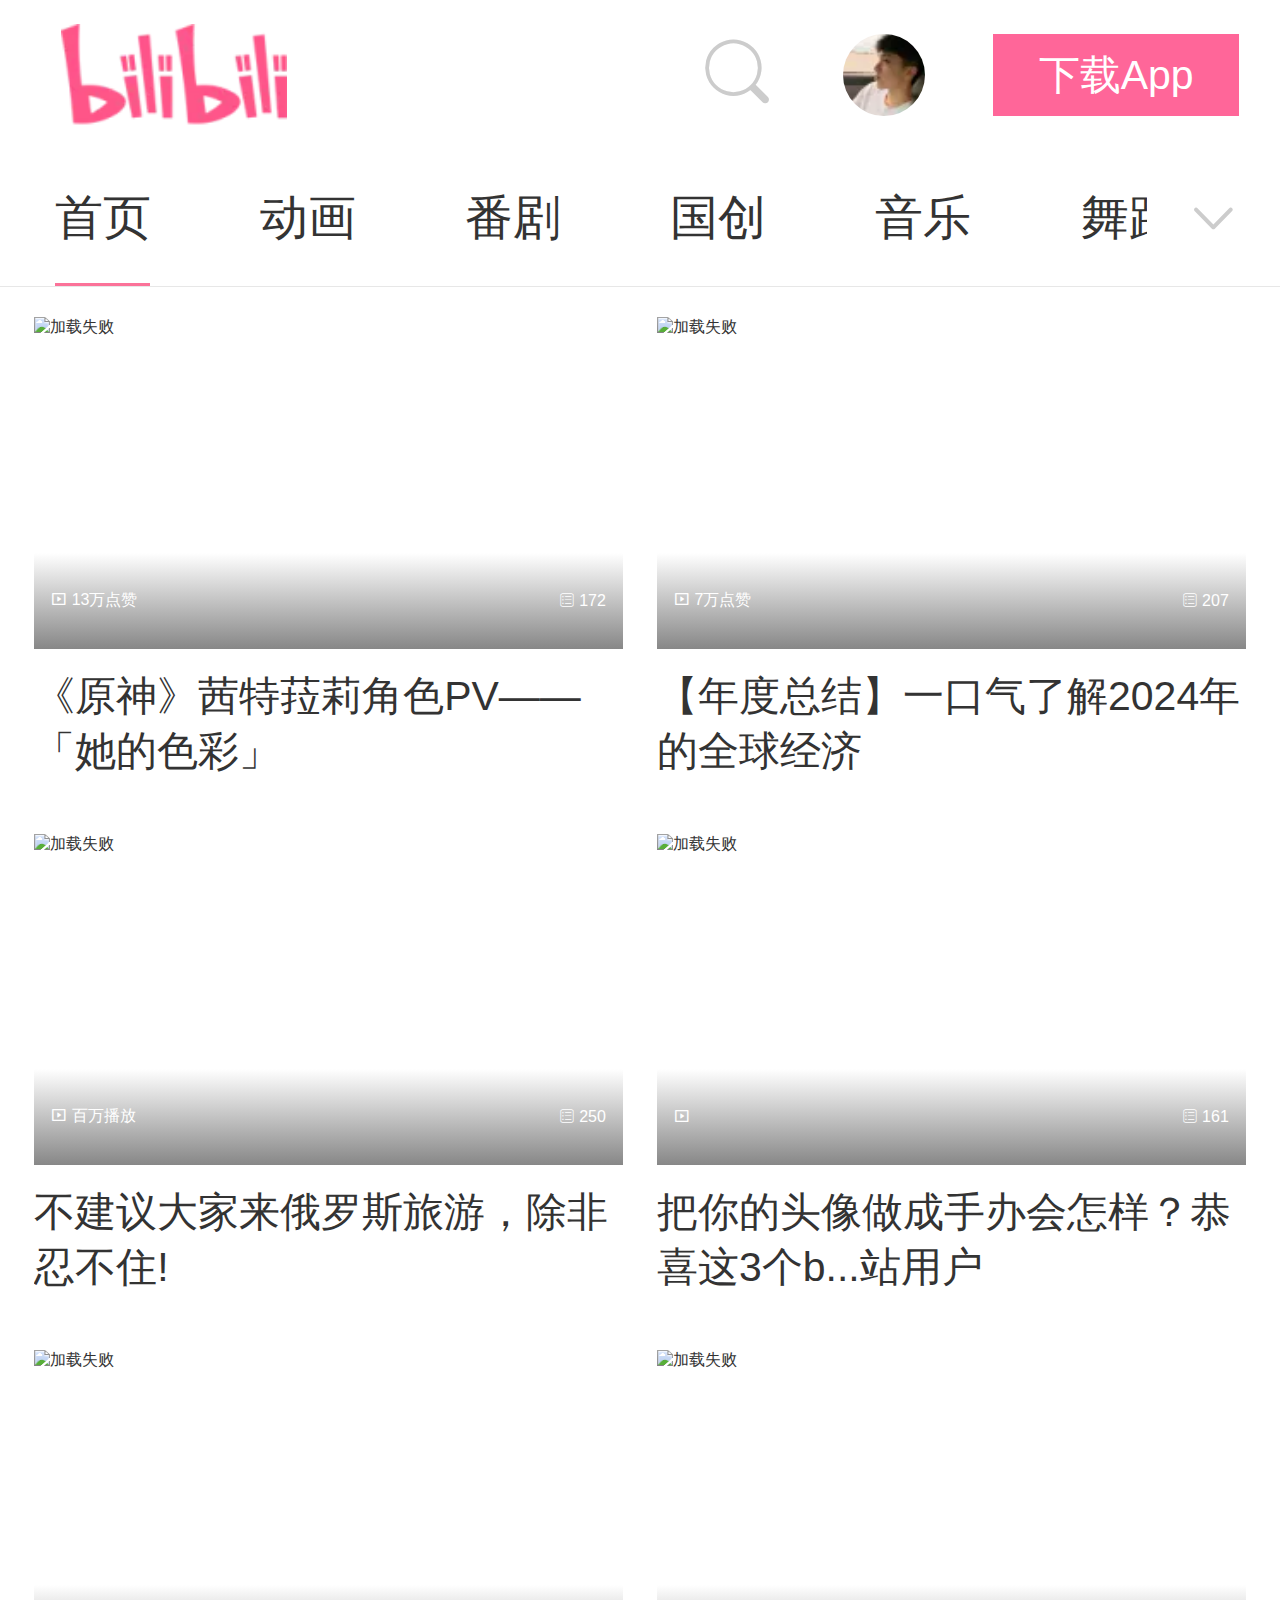
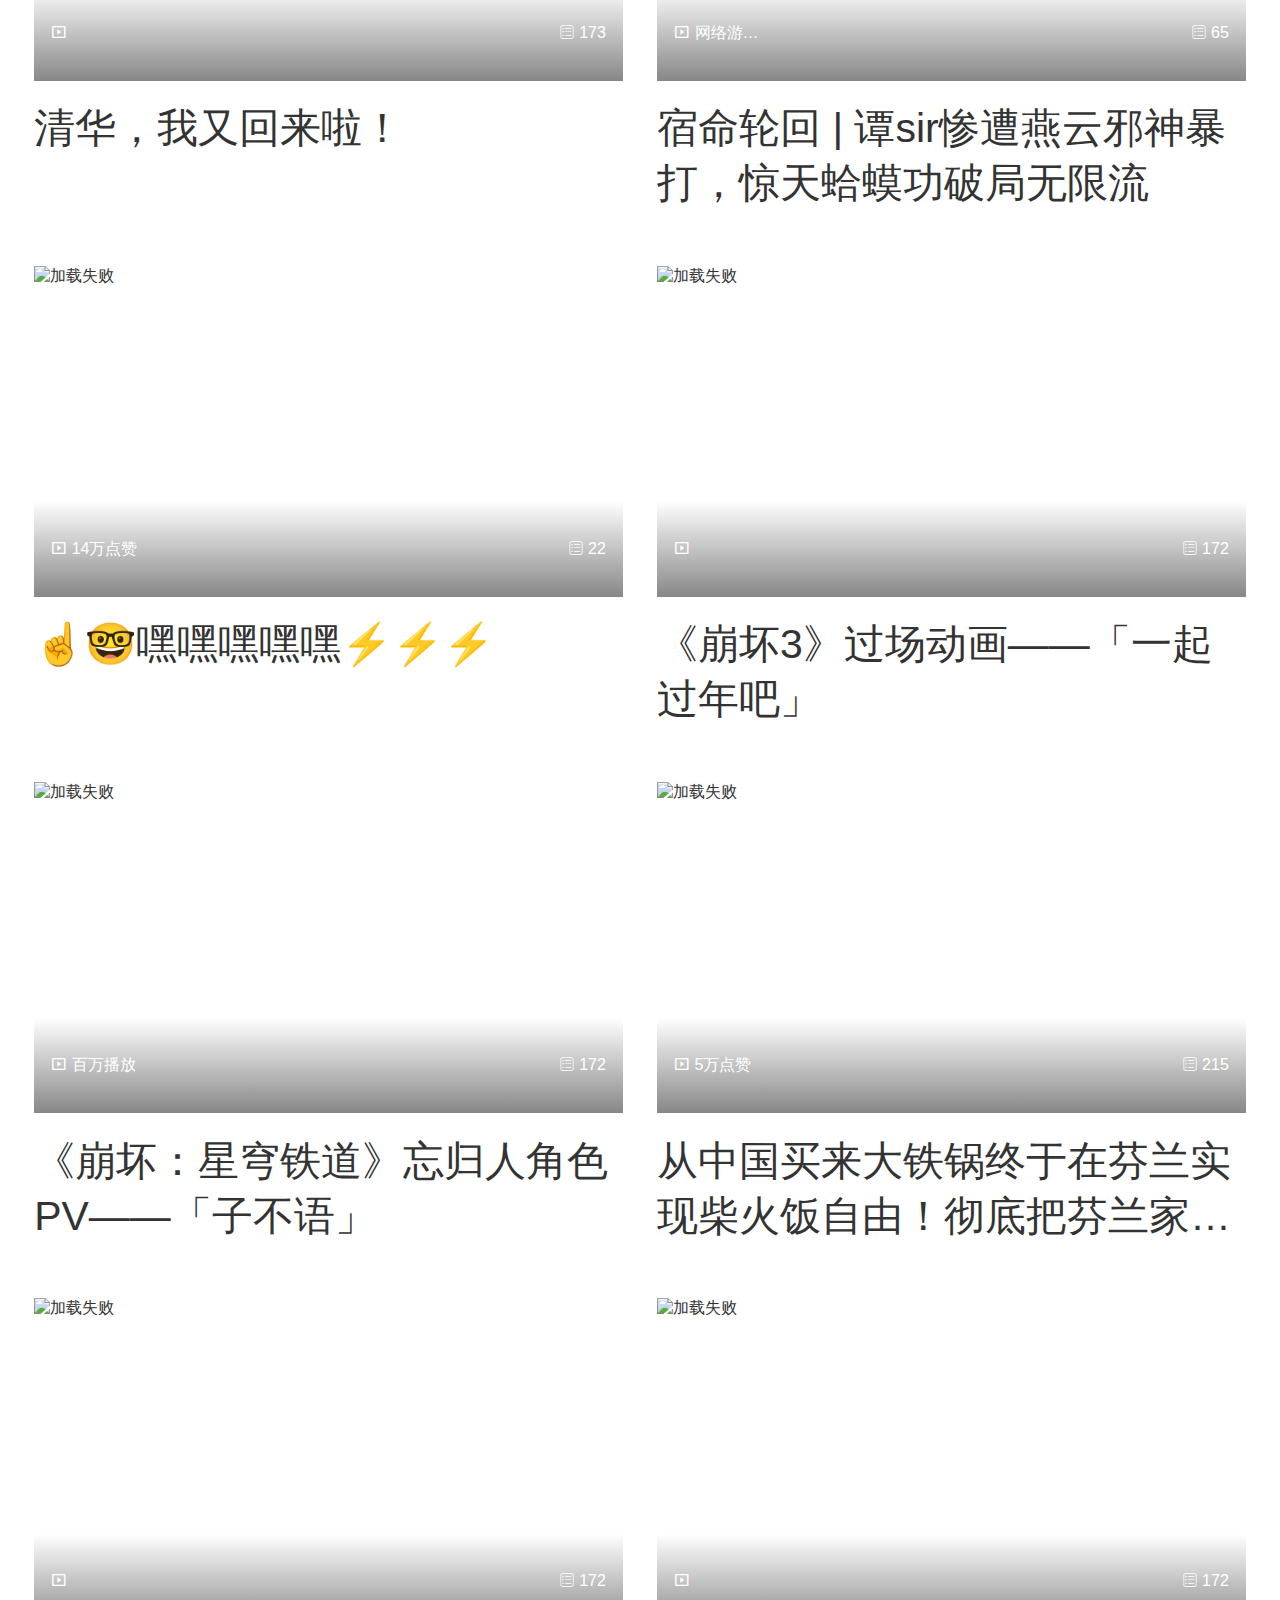
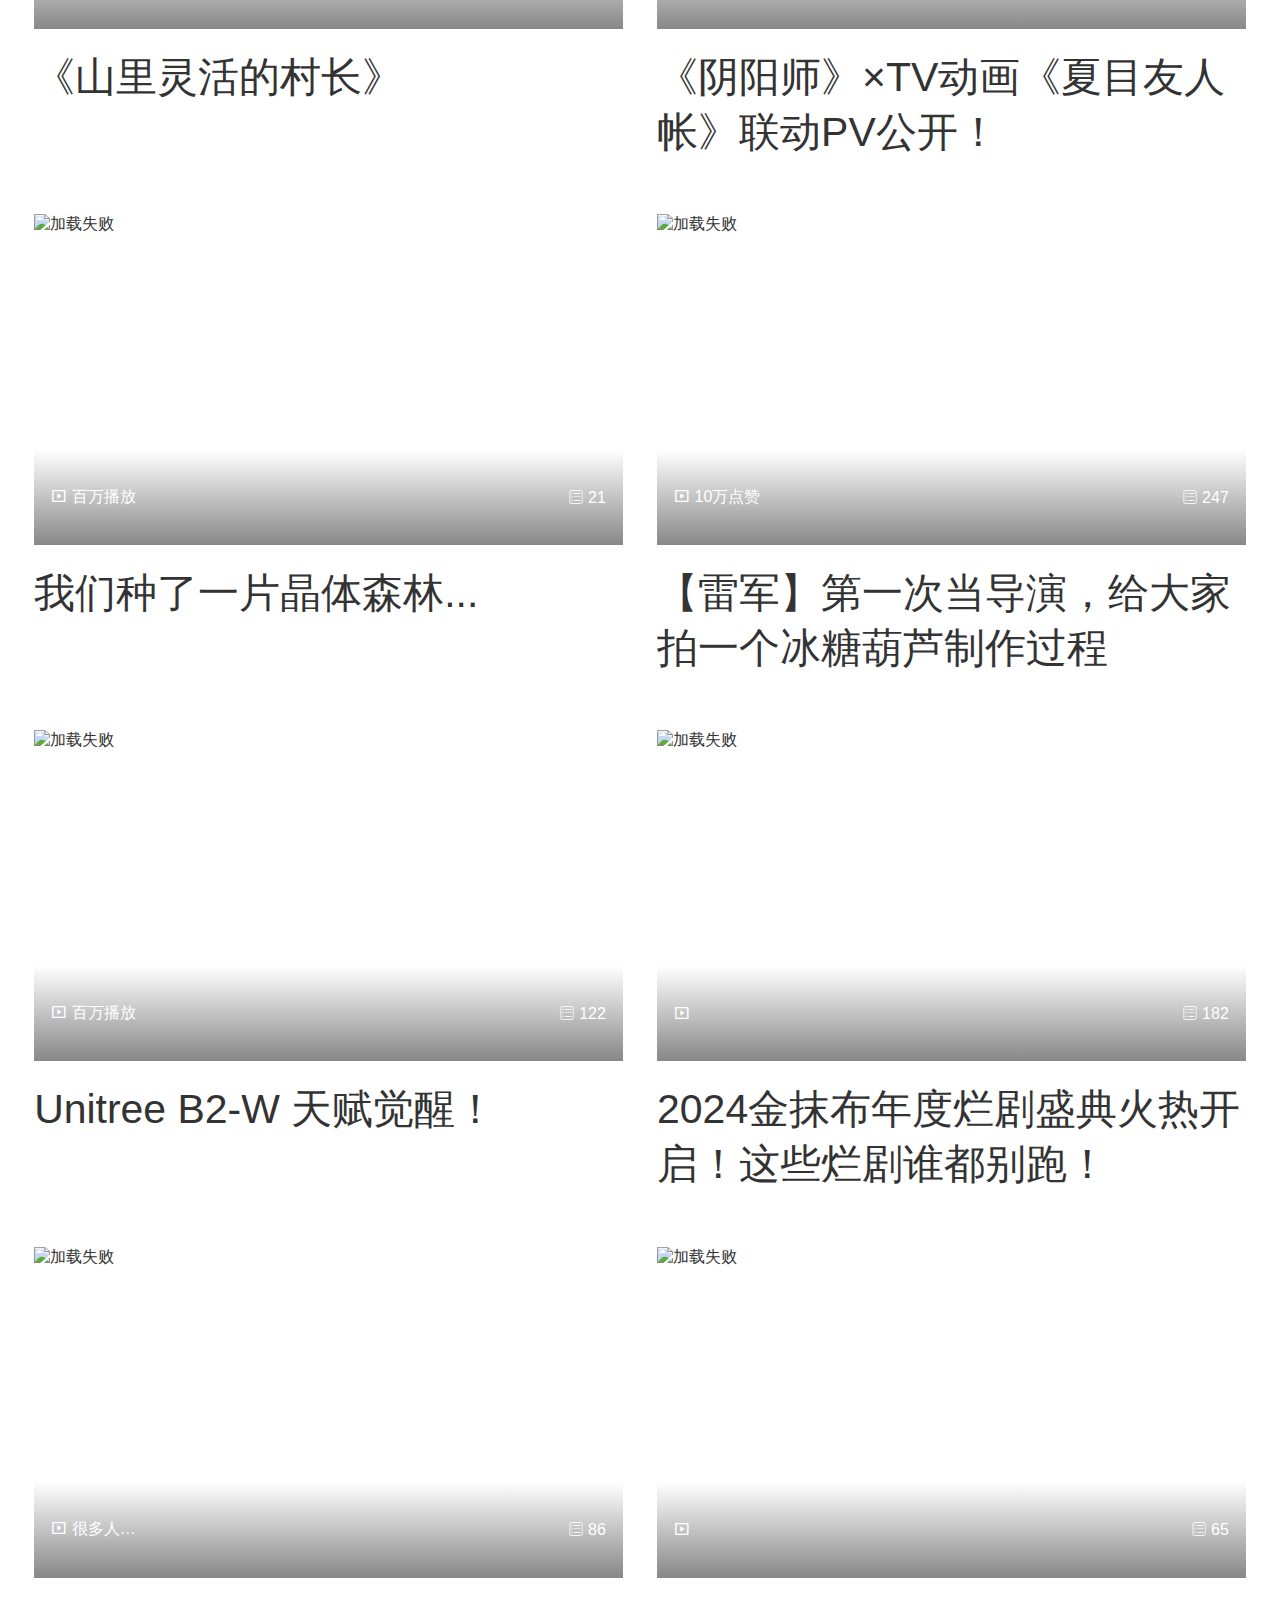
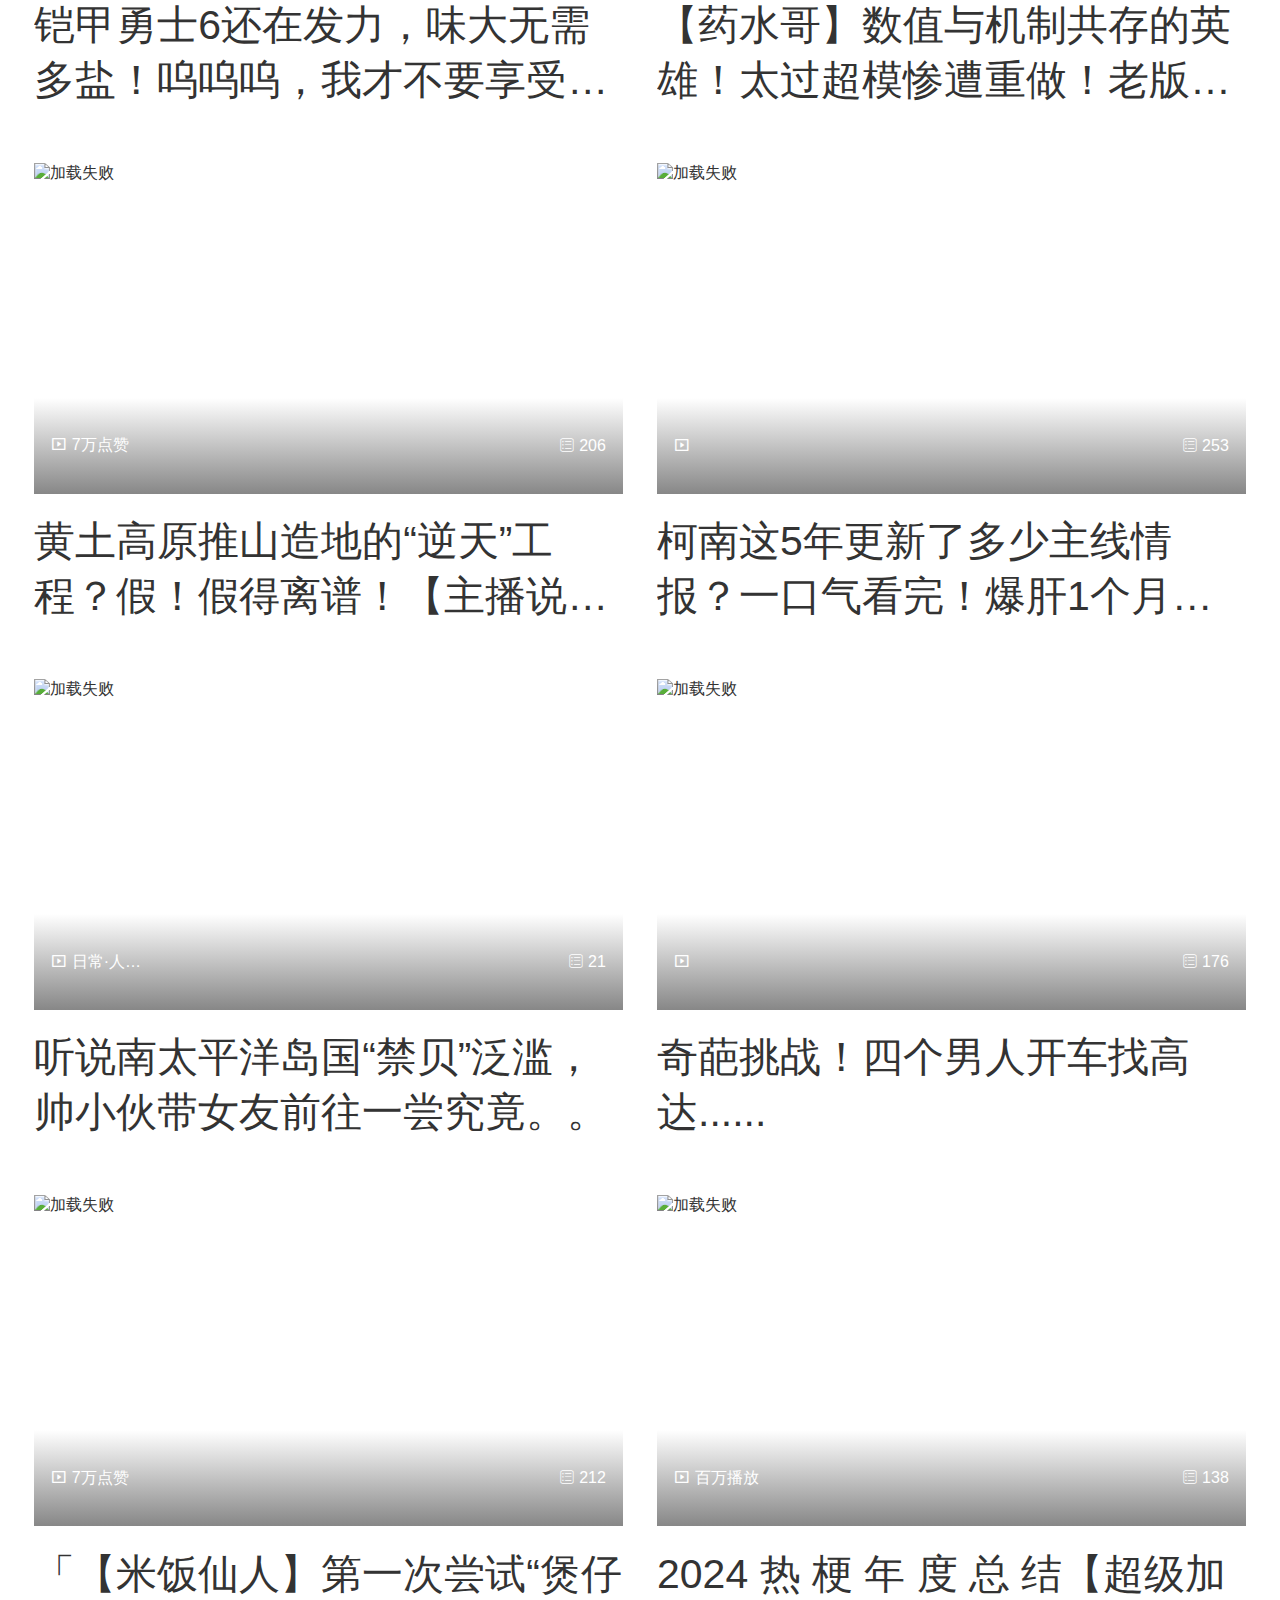
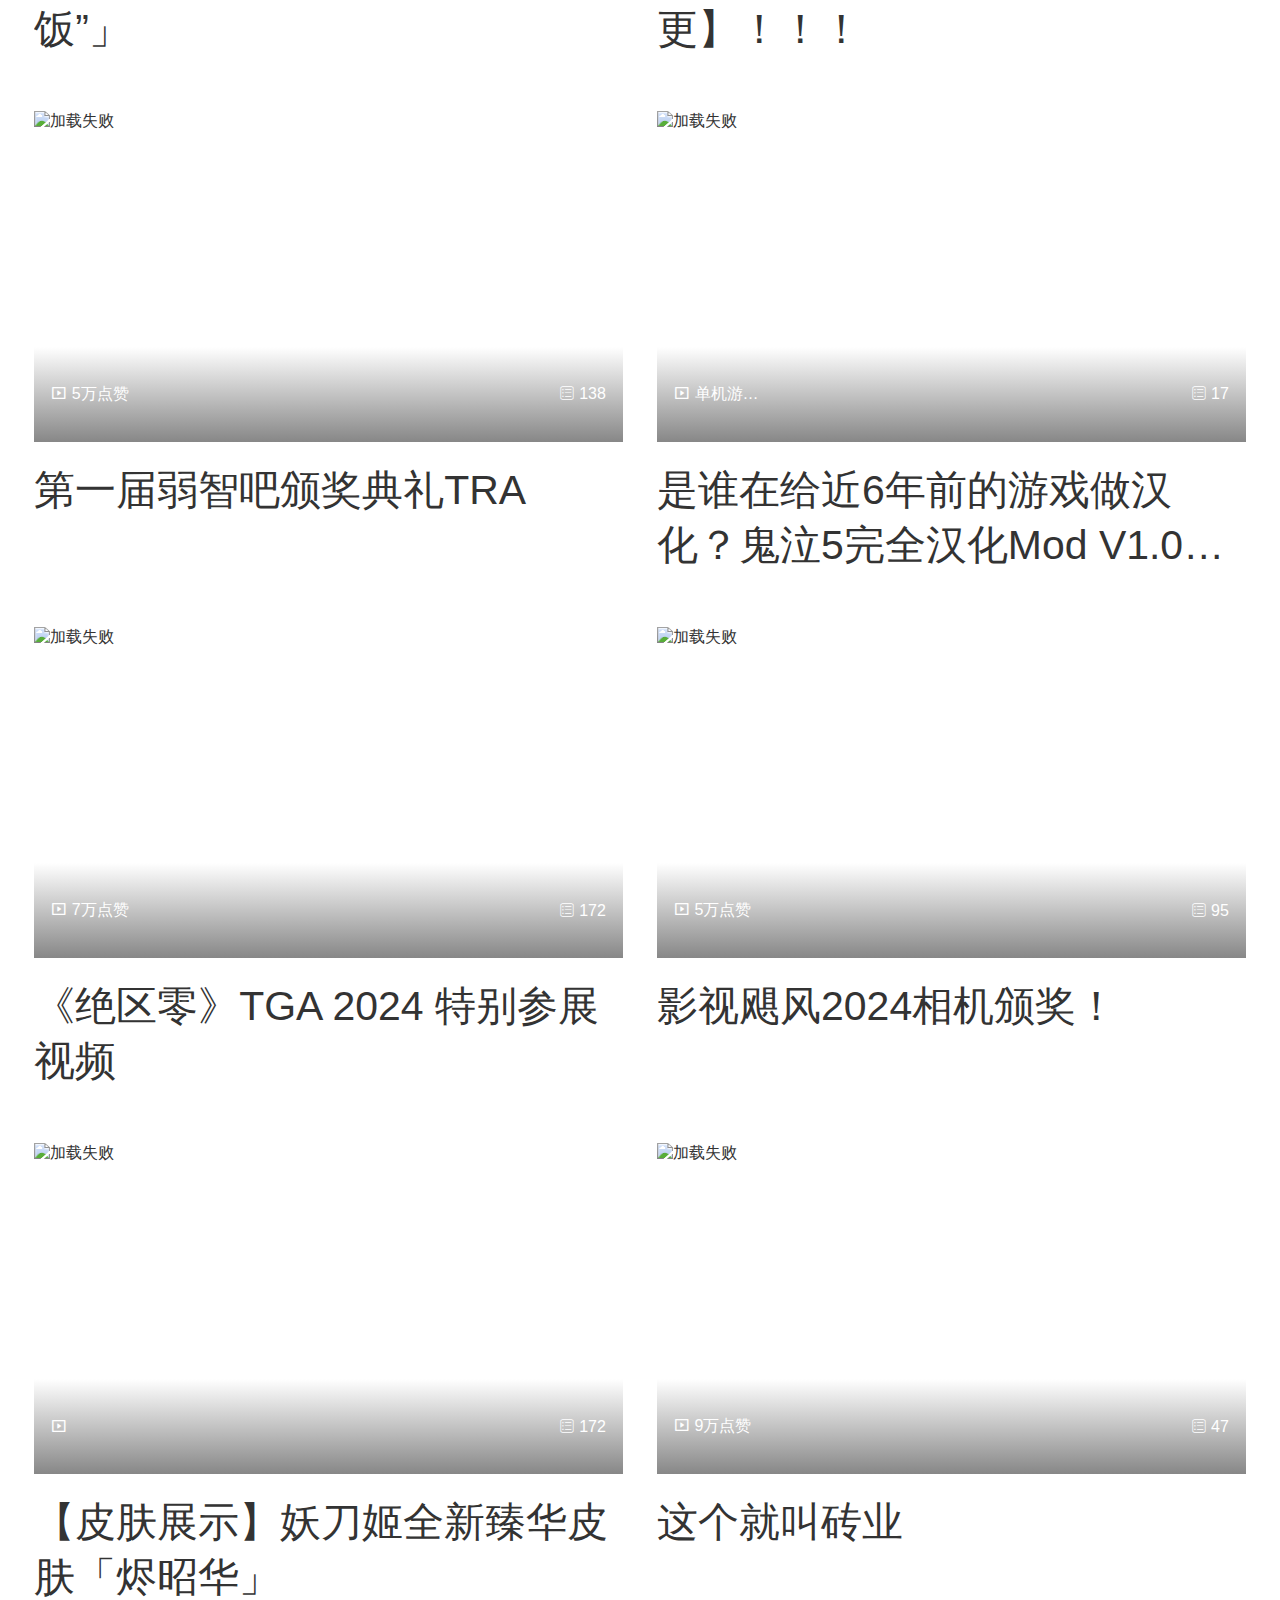
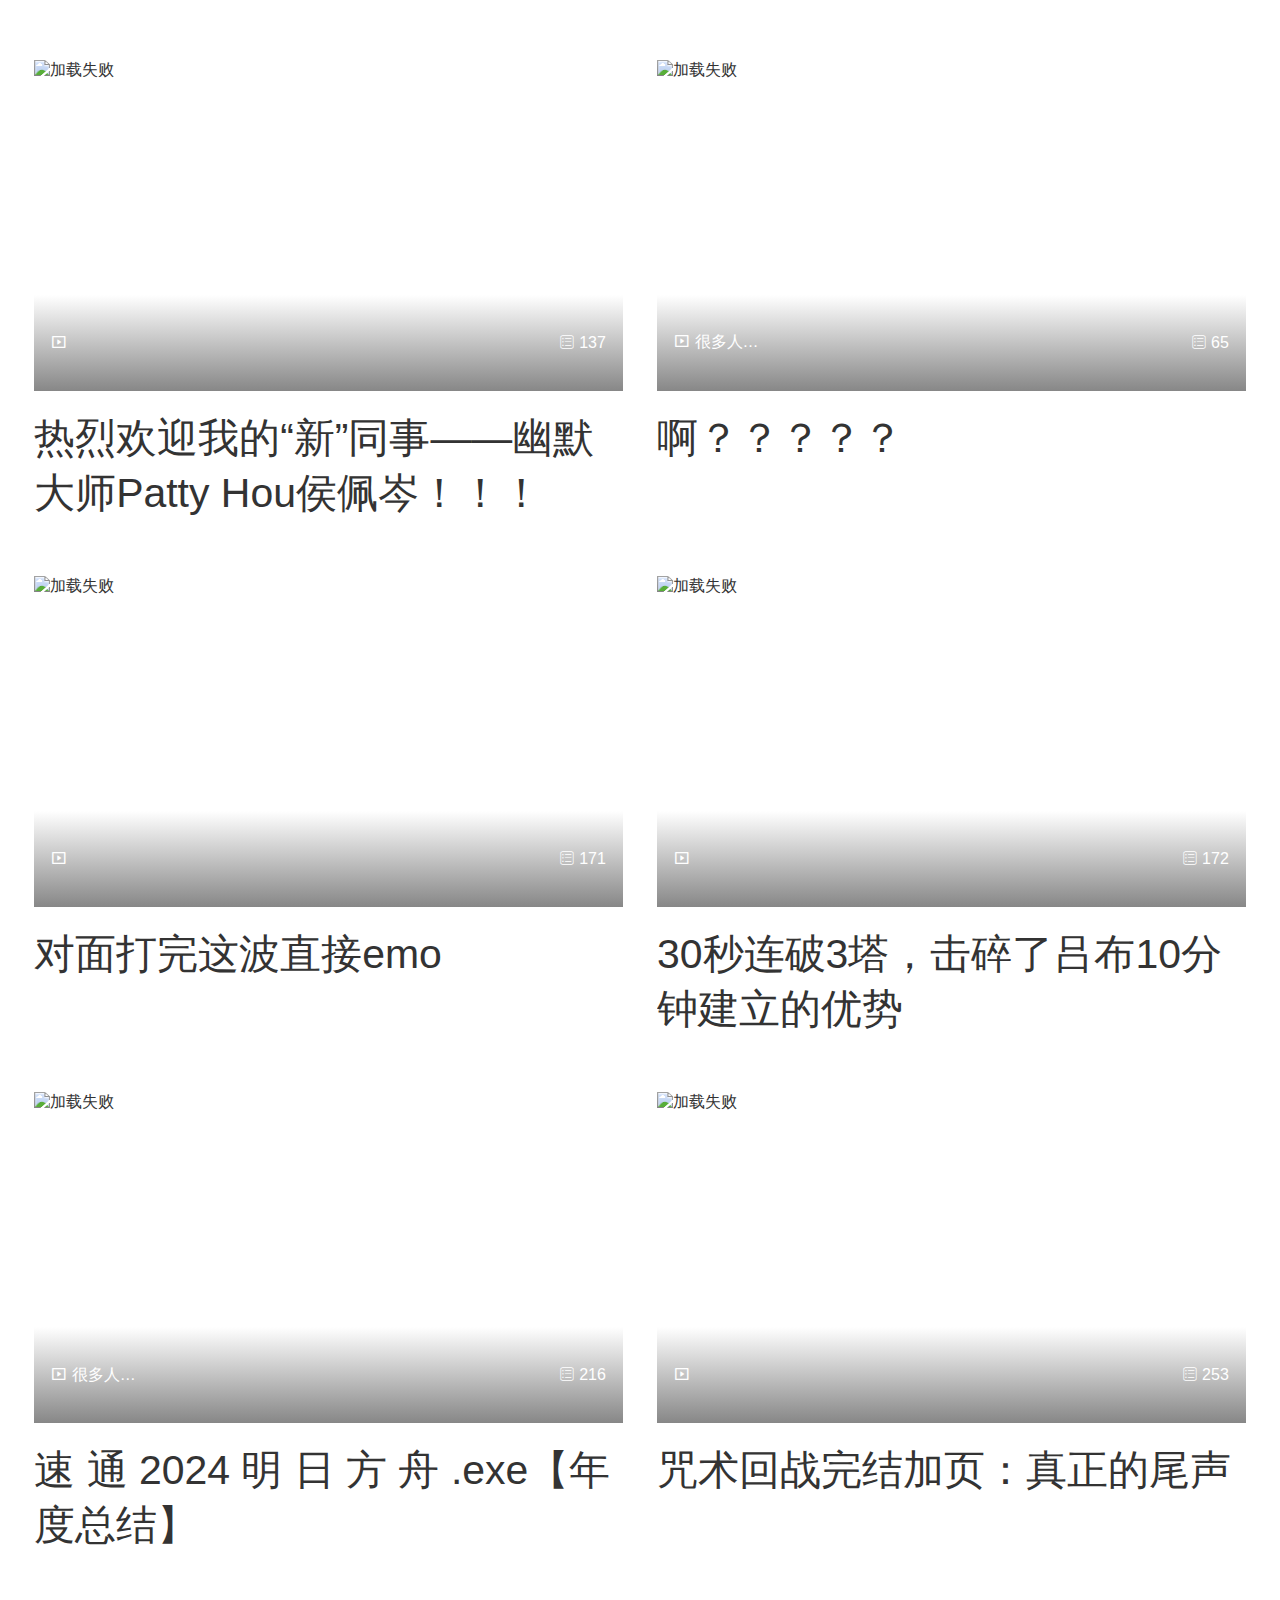
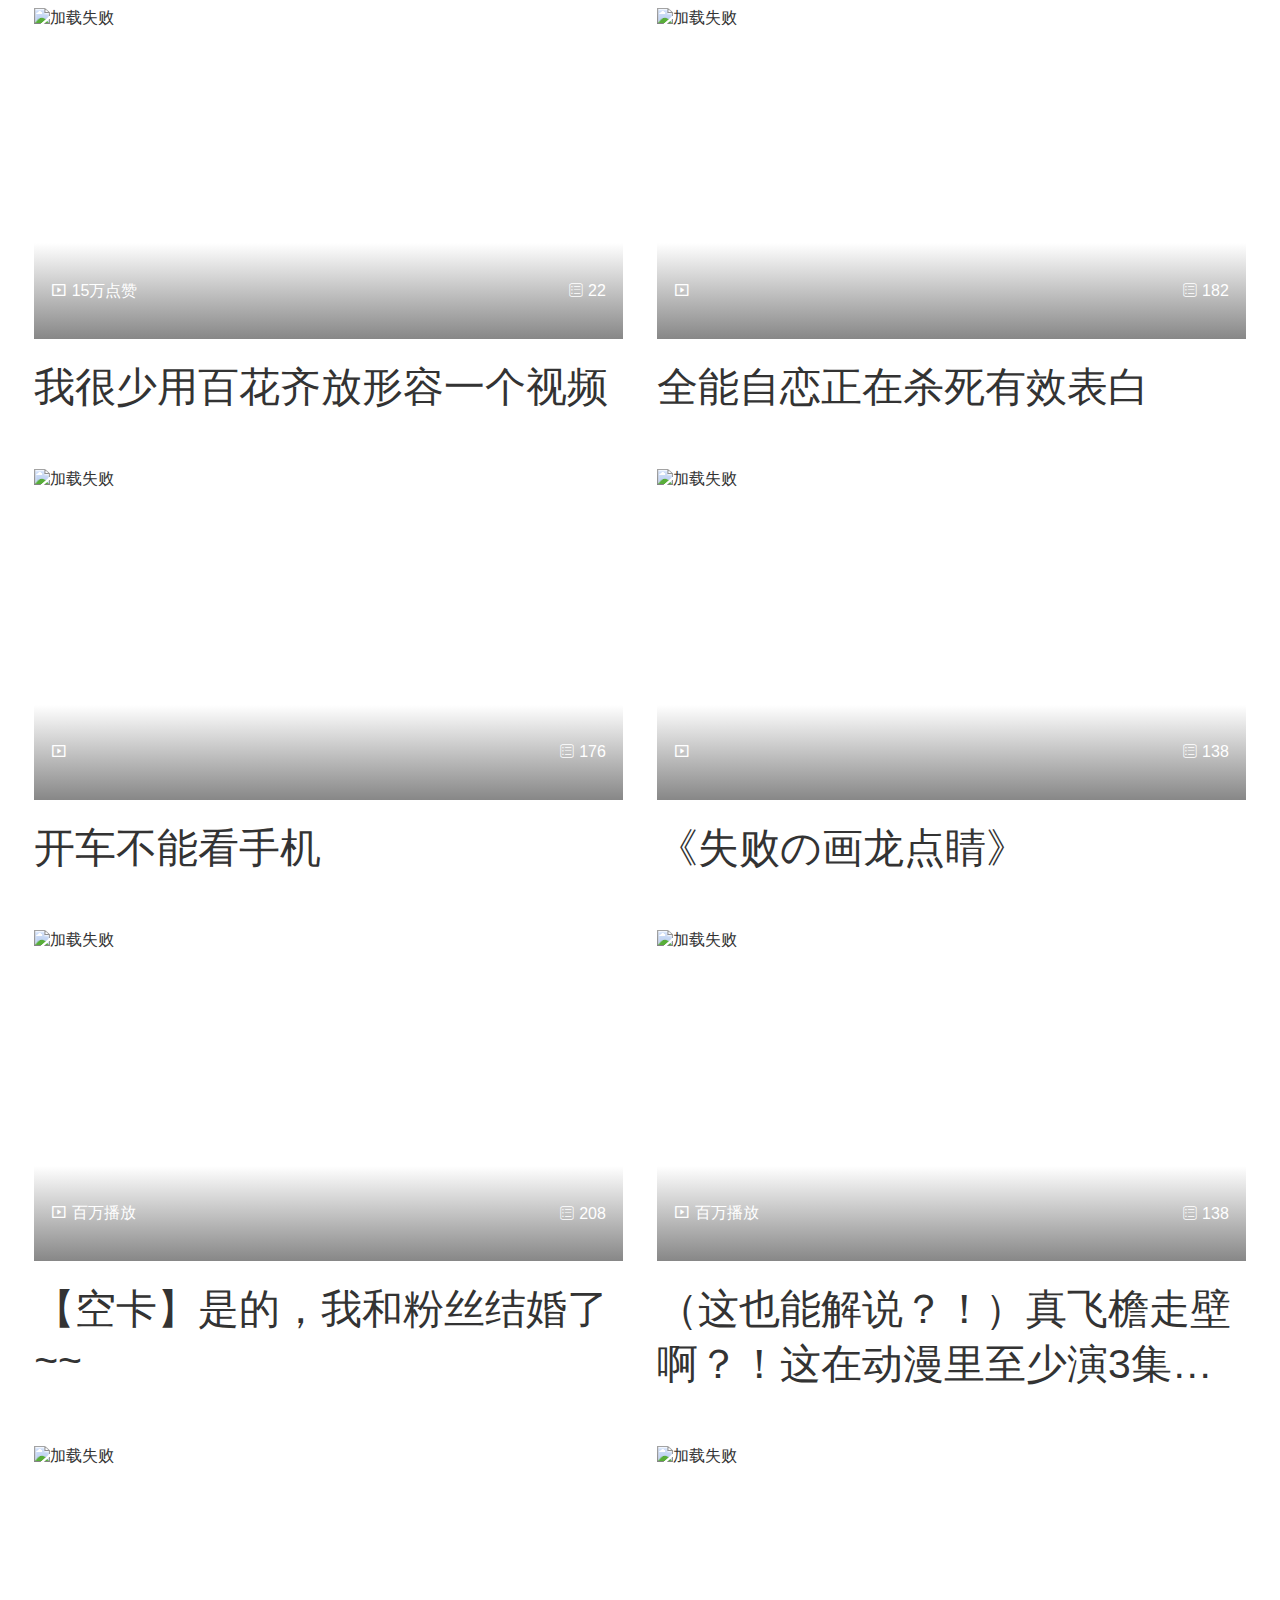
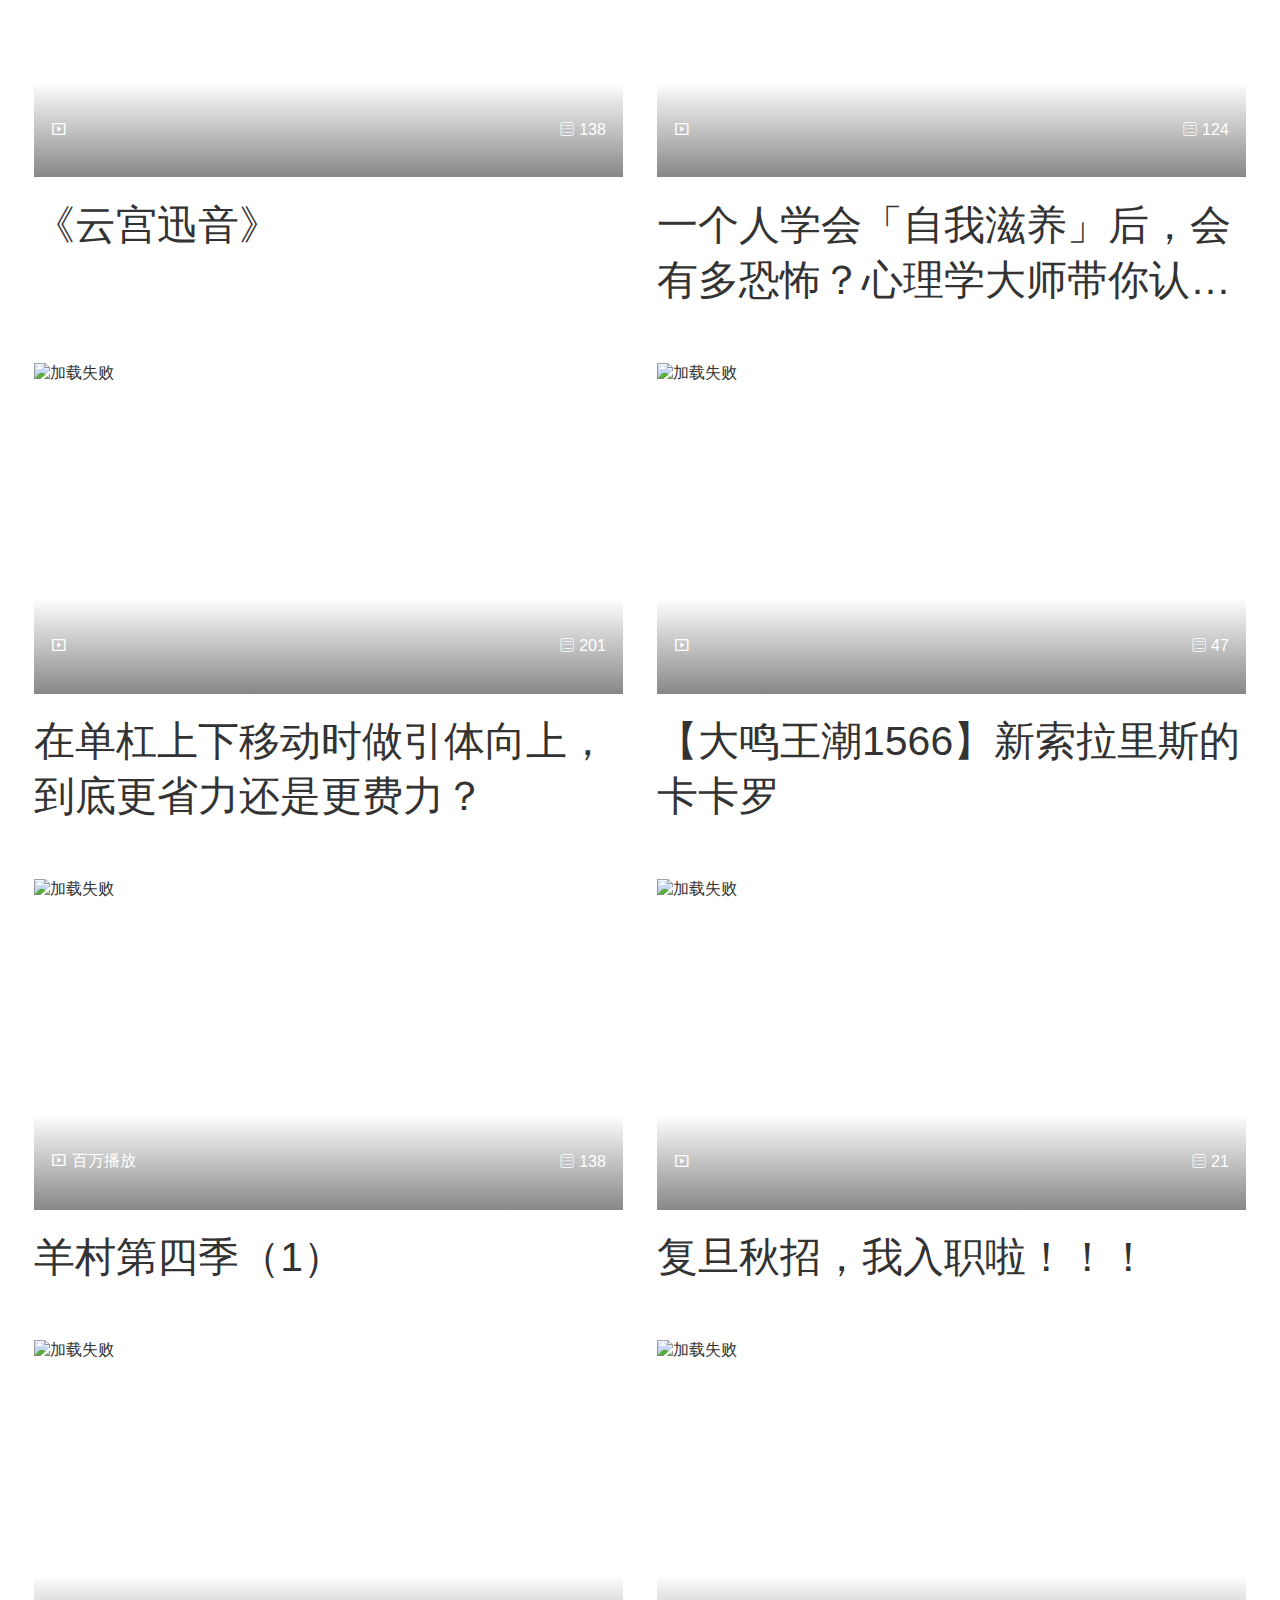
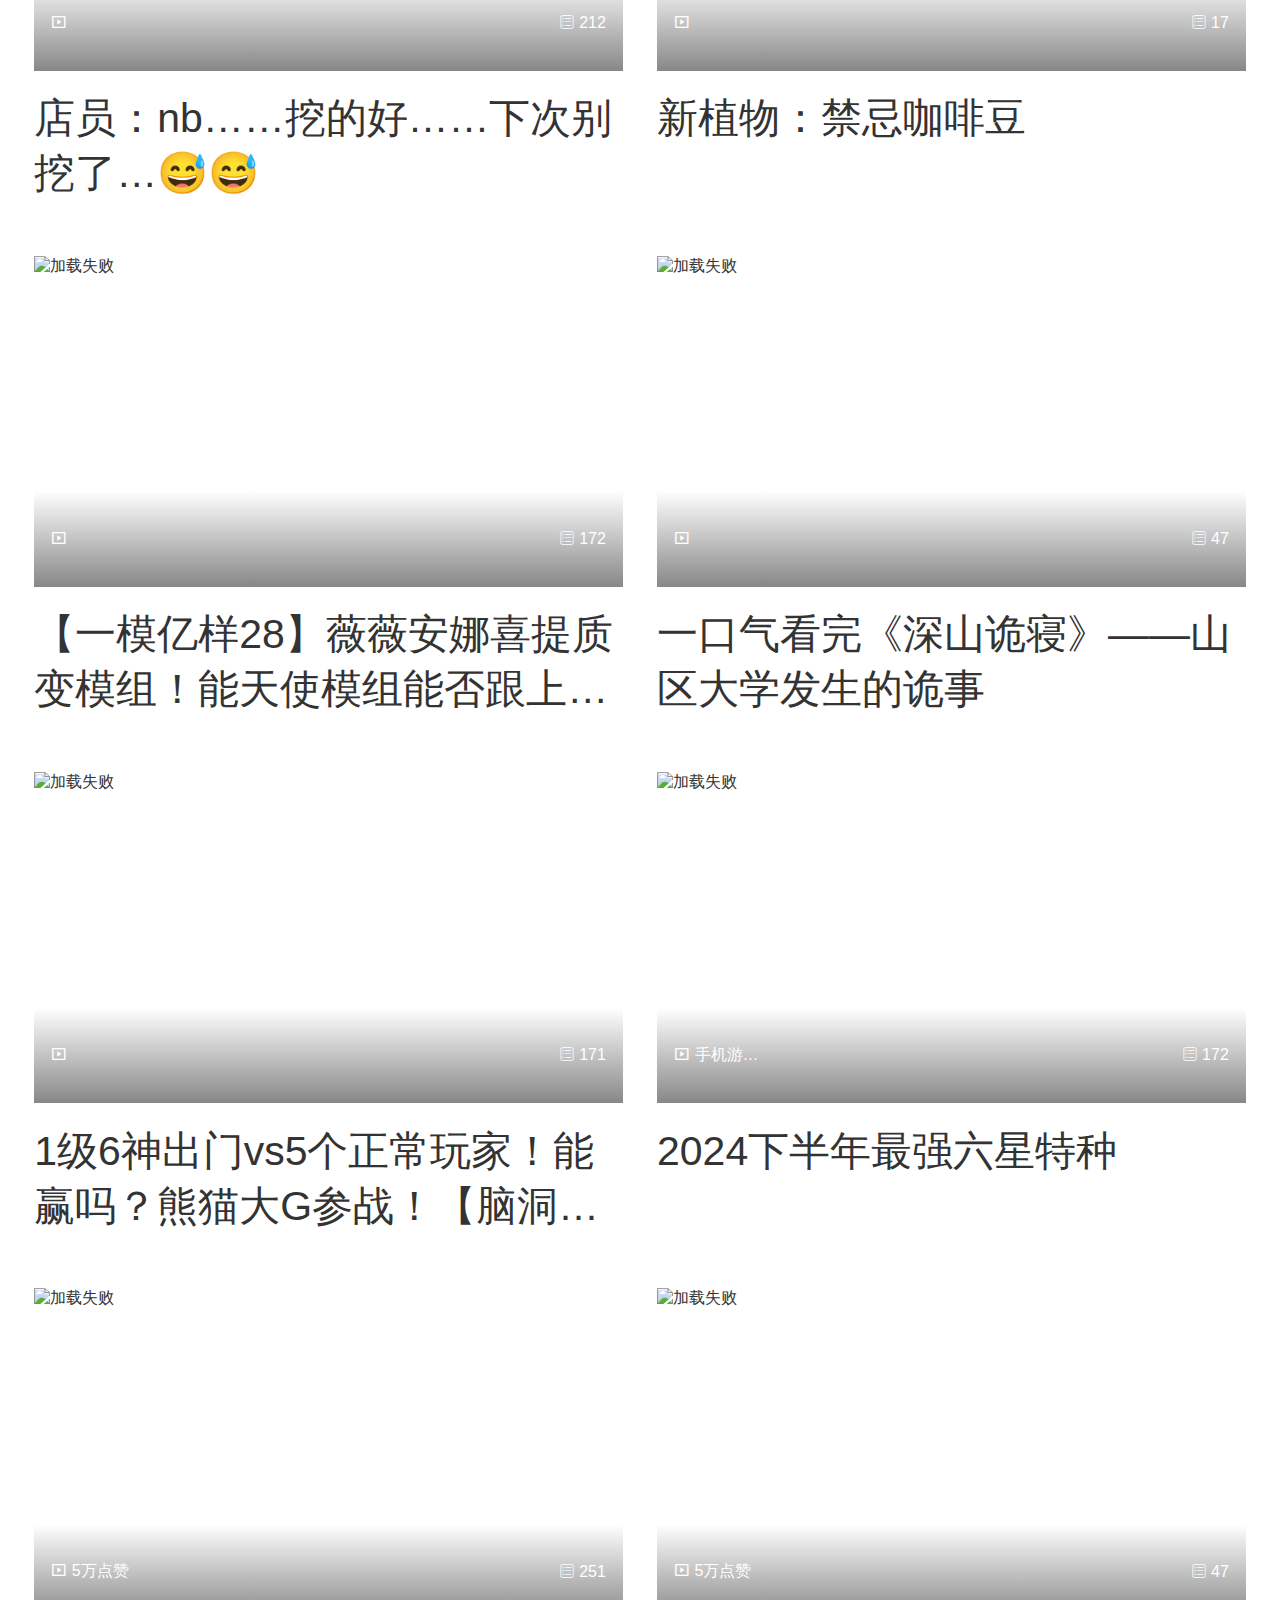
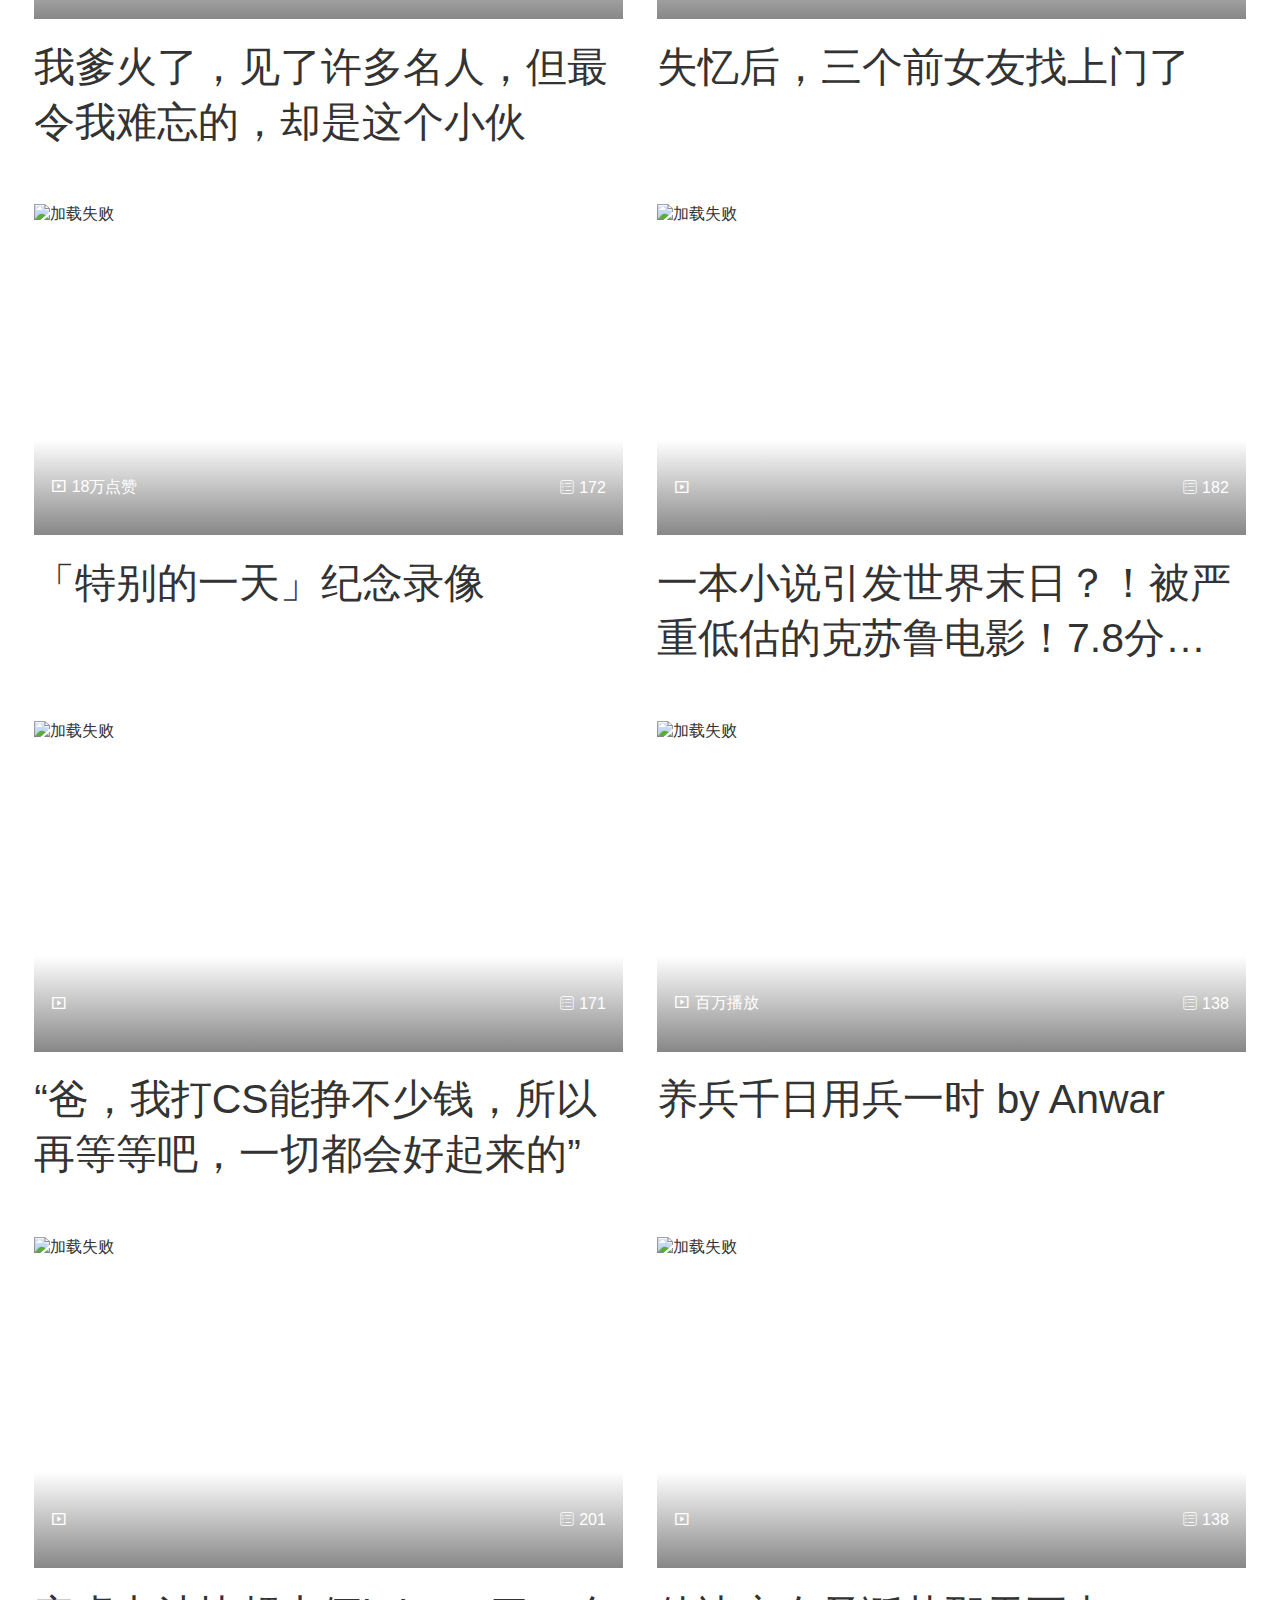
==== commit e2db940f: "Optimized function" ====
--- a/index.html
+++ b/index.html
@@ -4,7 +4,7 @@
 <head>
   <meta charset="UTF-8">
   <meta name="viewport" content="width=device-width, initial-scale=1.0">
-  <title>bilibili</title>
+  <title>哔哩哔哩 (゜-゜)つロ 干杯~-bilibili</title>
   <!-- 引入favicon图标 -->
   <link rel="shortcut icon" href="./favicon.ico" type="image/x-icon">
   <!-- 引入index.css -->
@@ -58,9 +58,8 @@
           <a href="#">电影</a>
           <a href="#">电视机</a>
           <a href="#">直播</a>
-          <a href="#">课堂</a> -->
-          <!-- 红色线 -->
-          <div class="line"></div>
+          <a href="#">课堂</a>
+          <div class="line"></div> -->
         </div>
       </div>
       <!-- tab栏内容右边小图标 -->
@@ -70,29 +69,31 @@
       <!-- tab栏展开的内容 -->
       <div class="tabsbody">
         <!-- <a href="#">首页</a>
-              <a href="#">动画</a>
-              <a href="#">番剧</a>
-              <a href="#">国创</a>
-              <a href="#">音乐</a>
-              <a href="#">舞蹈</a>
-              <a href="#">游戏</a>
-              <a href="#">知识</a>
-              <a href="#">科技</a>
-              <a href="#">运动</a>
-              <a href="#">汽车</a>
-              <a href="#">生活</a>
-              <a href="#">动物圈</a>
-              <a href="#">鬼畜</a>
-              <a href="#">时尚</a>
-              <a href="#">娱乐</a>
-              <a href="#">影视</a>
-              <a href="#">纪录片</a>
-              <a href="#">电影</a>
-              <a href="#">电视机</a>
-              <a href="#">直播</a>
-              <a href="#">课堂</a> -->
-        <i class="iconfont rotate-ico">&#xe645;</i>
+        <a href="#">动画</a>
+        <a href="#">番剧</a>
+        <a href="#">国创</a>
+        <a href="#">音乐</a>
+        <a href="#">舞蹈</a>
+        <a href="#">游戏</a>
+        <a href="#">知识</a>
+        <a href="#">科技</a>
+        <a href="#">运动</a>
+        <a href="#">汽车</a>
+        <a href="#">生活</a>
+        <a href="#">动物圈</a>
+        <a href="#">鬼畜</a>
+        <a href="#">时尚</a>
+        <a href="#">娱乐</a>
+        <a href="#">影视</a>
+        <a href="#">纪录片</a>
+        <a href="#">电影</a>
+        <a href="#">电视机</a>
+        <a href="#">直播</a>
+        <a href="#">课堂</a>
+        <i class="iconfont rotate-ico">&#xe645;</i> -->
       </div>
+      <!-- tab栏展开时的遮罩层 -->
+      <div class="maskLayer"></div>
     </div>
   </header>
   <!-- 主体部分 -->
@@ -315,8 +316,6 @@
         <p class="title ellipsis-2">315晚会能不能曝光下智能电视？N重广告、套娃会员、操作反人类，当代年轻人是怎么被智能电视逼疯的？【商业B面&牛顿】</p>
       </a> -->
     </div>
-    <!-- tab栏展开时的遮罩层 -->
-    <div class="maskLayer"></div>
   </div>
   <!-- 底部部分 -->
   <footer class="app">
@@ -326,8 +325,8 @@
     </div>
   </footer>
 </body>
+<script src="./js/data.js"></script>
 <script src="./js/index.js"></script>
-<script src="./js/data.js"></script>
-<script src="./js/RenderData.js"></script>
 
-</html>+</html>
+<!-- 渲染主体 -->--- a/css/index.css
+++ b/css/index.css
@@ -51,7 +51,7 @@
 .suspension .m-navbar {
   position: relative;
   background-color: #fff;
-  z-index: 999;
+  z-index: 1000;
   height: 11.73333333vw;
   padding: 0 3.2vw 0 4.8vw;
   display: flex;
@@ -134,11 +134,11 @@
   display: flex;
   flex-wrap: wrap;
   position: absolute;
-  top: -100%;
+  top: 0;
   transform: translateY(-100%);
   left: 0;
-  width: 100%;
-  margin-top: 11.73333333vw;
+  z-index: 999;
+  width: 100%;
   background-color: #fff;
   padding: 2.66666667vw 5.33333333vw 5.33333333vw;
 }
@@ -152,45 +152,7 @@
   left: 50%;
   transform: translateX(-50%) rotate(180deg);
 }
-.m-home {
-  padding: 22.66666667vw 1.33333333vw 0;
-}
-.m-home .video-list {
-  display: flex;
-  flex-wrap: wrap;
-}
-.m-home .video-list .video-item {
-  width: 50%;
-  padding: 2.13333333vw 1.33333333vw;
-}
-.m-home .video-list .video-item .card {
-  position: relative;
-  height: 25.86666667vw;
-}
-.m-home .video-list .video-item .card .count {
-  position: absolute;
-  left: 0;
-  bottom: 0;
-  display: flex;
-  justify-content: space-between;
-  align-items: center;
-  width: 100%;
-  height: 7.46666667vw;
-  color: #fff;
-  padding: 0 1.33333333vw;
-  background: linear-gradient(transparent, rgba(16, 16, 16, 0.5));
-}
-.m-home .video-list .video-item .card .count span:nth-child(1) {
-  width: 100px;
-  white-space: nowrap;
-  text-overflow: ellipsis;
-  overflow: hidden;
-}
-.m-home .video-list .video-item .title {
-  font-size: 3.2vw;
-  margin-top: 1.6vw;
-}
-.m-home .maskLayer {
+.suspension .channel-menu .maskLayer {
   position: fixed;
   top: 0;
   left: 0;
@@ -199,6 +161,44 @@
   z-index: 998;
   background-color: rgba(0, 0, 0, 0.3);
   display: none;
+}
+.m-home {
+  padding: 22.66666667vw 1.33333333vw 0;
+}
+.m-home .video-list {
+  display: flex;
+  flex-wrap: wrap;
+}
+.m-home .video-list .video-item {
+  width: 50%;
+  padding: 2.13333333vw 1.33333333vw;
+}
+.m-home .video-list .video-item .card {
+  position: relative;
+  height: 25.86666667vw;
+}
+.m-home .video-list .video-item .card .count {
+  position: absolute;
+  left: 0;
+  bottom: 0;
+  display: flex;
+  justify-content: space-between;
+  align-items: center;
+  width: 100%;
+  height: 7.46666667vw;
+  color: #fff;
+  padding: 0 1.33333333vw;
+  background: linear-gradient(transparent, rgba(16, 16, 16, 0.5));
+}
+.m-home .video-list .video-item .card .count span:nth-child(1) {
+  width: 100px;
+  white-space: nowrap;
+  text-overflow: ellipsis;
+  overflow: hidden;
+}
+.m-home .video-list .video-item .title {
+  font-size: 3.2vw;
+  margin-top: 1.6vw;
 }
 @keyframes moveup {
   0% {
